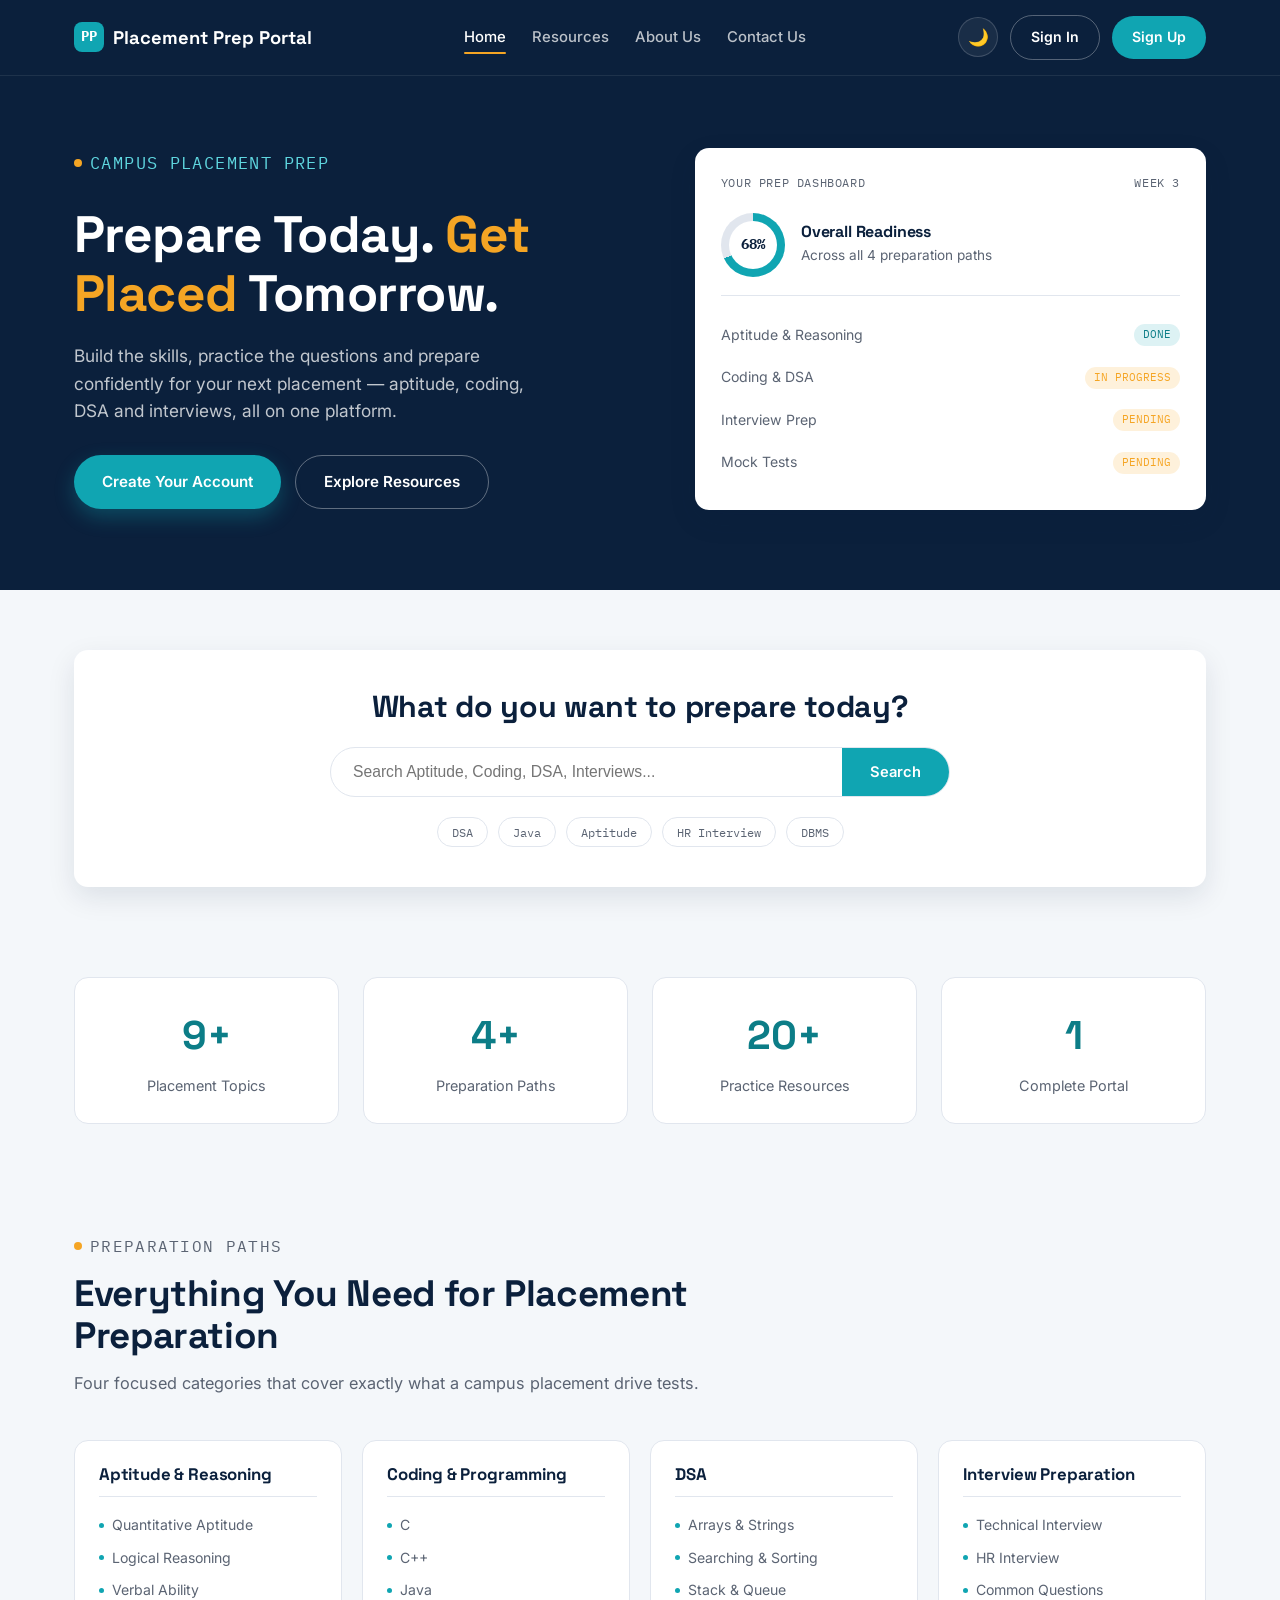
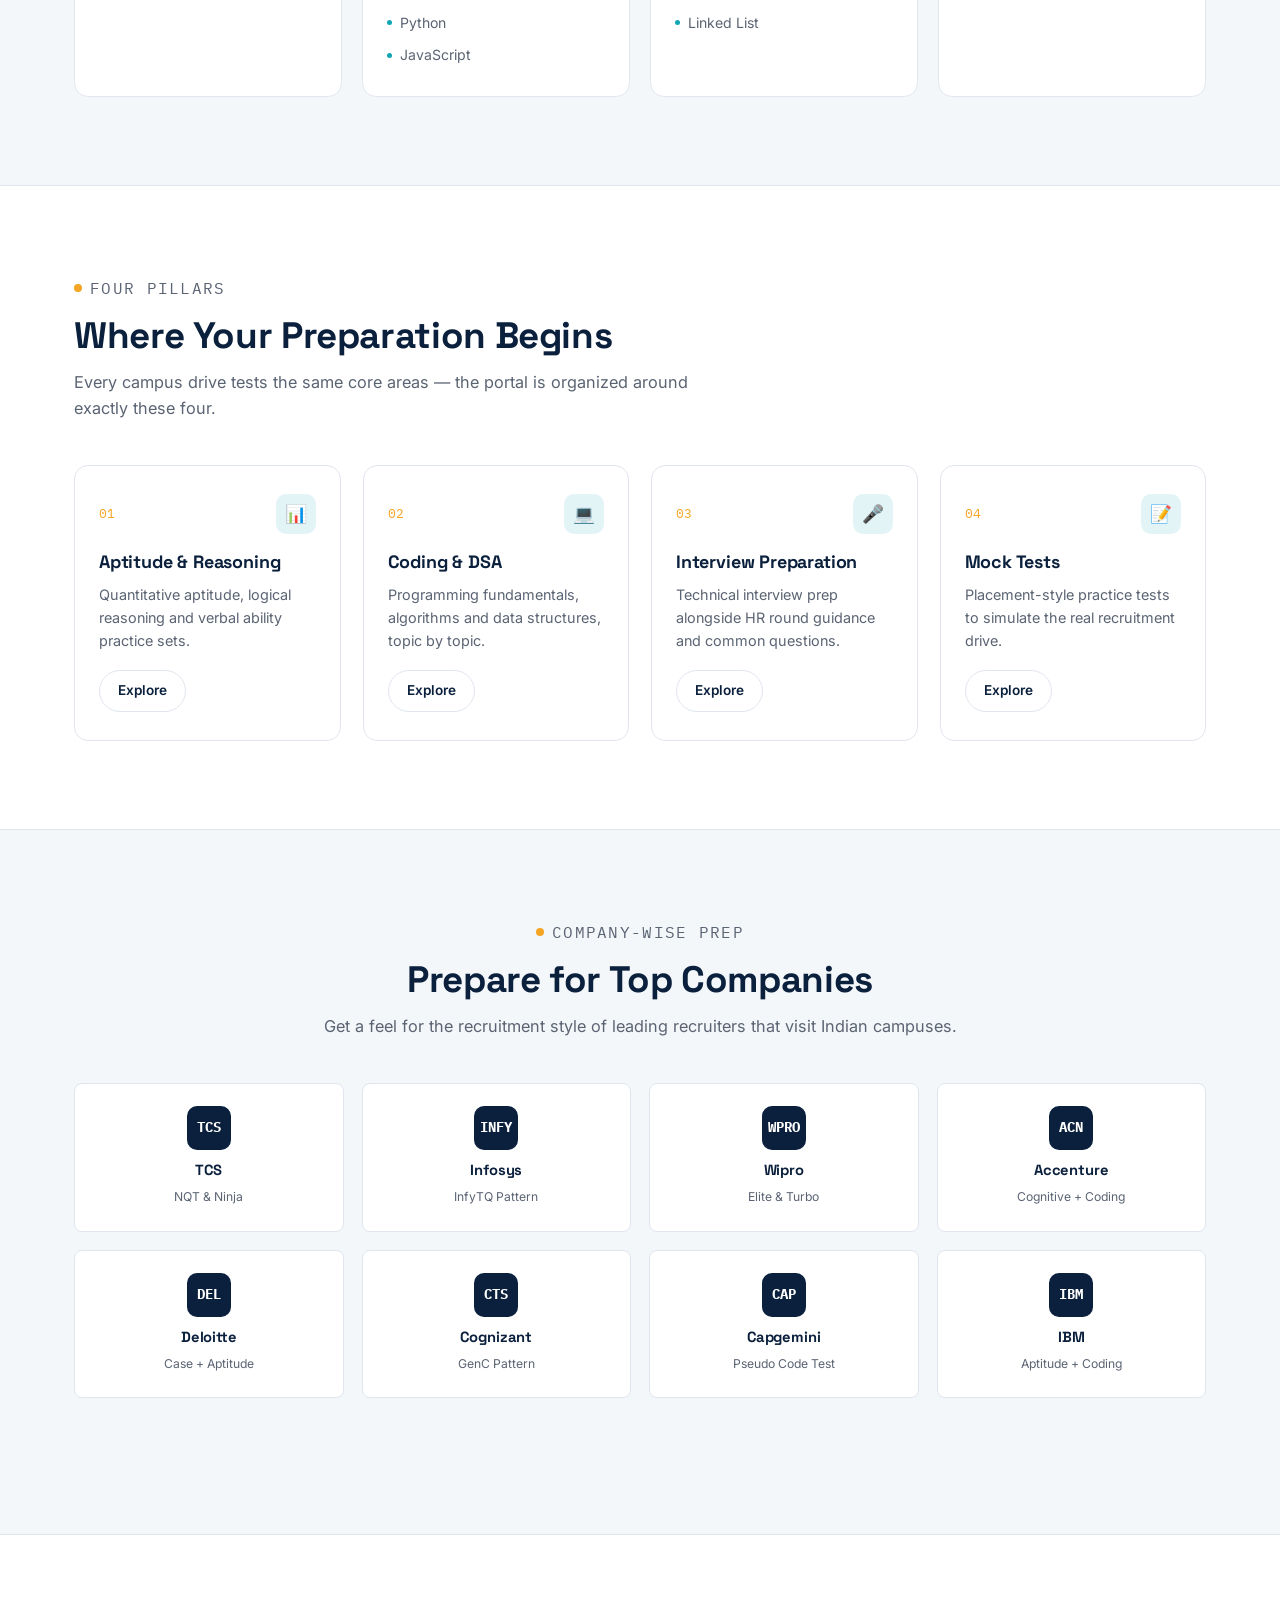
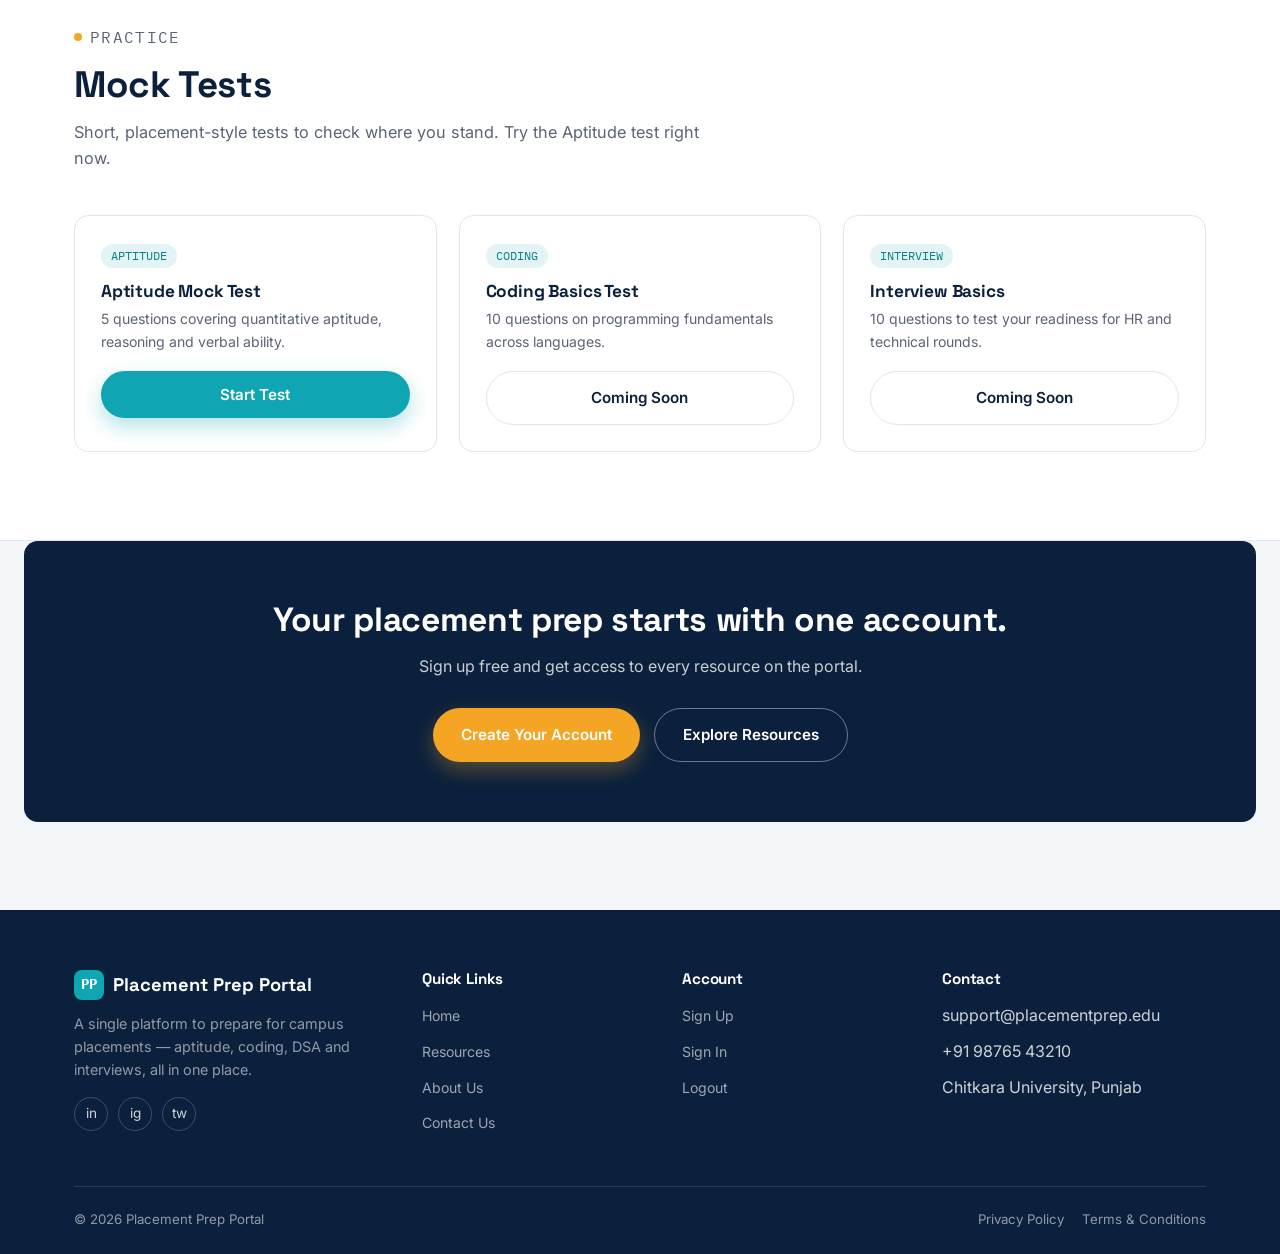
==== index.html @ 331553df "Initial commit" ====
<!DOCTYPE html>
<html lang="en">
<head>
  <meta charset="UTF-8" />
  <meta name="viewport" content="width=device-width, initial-scale=1.0" />
  <title>Placement Prep Portal | Prepare Today. Get Placed Tomorrow.</title>
  <meta name="description" content="A single platform for aptitude, coding, DSA and interview preparation for campus placements." />

  <link rel="preconnect" href="https://fonts.googleapis.com" />
  <link href="https://fonts.googleapis.com/css2?family=Space+Grotesk:wght@500;700&family=Inter:wght@400;500;600;700&family=IBM+Plex+Mono:wght@500;700&display=swap" rel="stylesheet" />

  <link rel="stylesheet" href="css/style.css" />
  <link rel="stylesheet" href="css/forms.css" />
  <link rel="stylesheet" href="css/responsive.css" />
</head>
<body data-page="home">

  <!-- ===== LOADING SCREEN ===== -->
  <div id="loading-screen">
    <div class="spinner"></div>
    <p>Loading Placement Prep Portal...</p>
  </div>

  <!-- ===== NAVIGATION ===== -->
  <header class="navbar">
    <div class="nav-inner">
      <a href="index.html" class="logo">
        <span class="logo-mark">PP</span>
        Placement Prep Portal
      </a>

      <nav>
        <ul class="nav-links" id="nav-links">
          <li><a href="index.html" data-page="home">Home</a></li>
          <li><a href="pages/resources.html" data-page="resources">Resources</a></li>
          <li><a href="pages/about.html" data-page="about">About Us</a></li>
          <li><a href="pages/contact.html" data-page="contact">Contact Us</a></li>
        </ul>
      </nav>

      <div class="nav-actions">
        <button class="theme-toggle" aria-label="Toggle dark mode">🌙</button>
        <a href="pages/login.html" class="nav-btn nav-btn-outline guest-only">Sign In</a>
        <a href="pages/signup.html" class="nav-btn nav-btn-solid guest-only">Sign Up</a>
        <a href="pages/dashboard.html" class="nav-btn nav-btn-outline member-only">Dashboard</a>
        <a href="#" class="nav-btn nav-btn-solid logout-btn member-only">Logout</a>
        <button class="hamburger" id="hamburger" aria-label="Open menu">
          <span></span><span></span><span></span>
        </button>
      </div>
    </div>
  </header>

  <main>
    <!-- ===== HERO ===== -->
    <section class="hero">
      <div class="container hero-inner">
        <div class="hero-text">
          <p class="eyebrow" style="color:#5fd6df;">Campus Placement Prep</p>
          <h1>Prepare Today. <span class="accent-word">Get Placed</span> Tomorrow.</h1>
          <p>Build the skills, practice the questions and prepare confidently for your next placement — aptitude, coding, DSA and interviews, all on one platform.</p>
          <div class="hero-actions">
            <a href="pages/signup.html" class="btn btn-primary guest-only">Create Your Account</a>
            <a href="pages/dashboard.html" class="btn btn-primary member-only">Go to Dashboard</a>
            <a href="pages/resources.html" class="btn btn-outline" style="border-color:rgba(255,255,255,0.35); color:#fff;">Explore Resources</a>
          </div>
        </div>

        <div class="hero-visual" aria-hidden="true">
          <div class="dash-head">
            <span>Your Prep Dashboard</span>
            <span>Week 3</span>
          </div>
          <div class="dash-ring">
            <div class="ring"><span>68%</span></div>
            <div>
              <h4>Overall Readiness</h4>
              <p>Across all 4 preparation paths</p>
            </div>
          </div>
          <div class="dash-row">
            <span>Aptitude & Reasoning</span>
            <span class="tag tag-done">DONE</span>
          </div>
          <div class="dash-row">
            <span>Coding & DSA</span>
            <span class="tag tag-pending">IN PROGRESS</span>
          </div>
          <div class="dash-row">
            <span>Interview Prep</span>
            <span class="tag tag-pending">PENDING</span>
          </div>
          <div class="dash-row">
            <span>Mock Tests</span>
            <span class="tag tag-pending">PENDING</span>
          </div>
        </div>
      </div>
    </section>

    <!-- ===== SEARCH SECTION ===== -->
    <section class="search-section">
      <div class="container">
        <div class="search-panel">
          <h2>What do you want to prepare today?</h2>
          <form id="hero-search-form">
            <div class="hero-search-bar">
              <label for="hero-search-input" class="visually-hidden">Search Aptitude, Coding, DSA, Interviews</label>
              <input type="text" id="hero-search-input" placeholder="Search Aptitude, Coding, DSA, Interviews..." />
              <button type="submit">Search</button>
            </div>
          </form>
          <div class="search-chips">
            <button type="button" class="chip" data-term="DSA">DSA</button>
            <button type="button" class="chip" data-term="Java">Java</button>
            <button type="button" class="chip" data-term="Aptitude">Aptitude</button>
            <button type="button" class="chip" data-term="HR">HR Interview</button>
            <button type="button" class="chip" data-term="DBMS">DBMS</button>
          </div>
        </div>
      </div>
    </section>

    <!-- ===== STATISTICS ===== -->
    <section class="container">
      <div class="stats-grid">
        <div class="stat-item">
          <div class="stat-number">9+</div>
          <div class="stat-label">Placement Topics</div>
        </div>
        <div class="stat-item">
          <div class="stat-number">4+</div>
          <div class="stat-label">Preparation Paths</div>
        </div>
        <div class="stat-item">
          <div class="stat-number">20+</div>
          <div class="stat-label">Practice Resources</div>
        </div>
        <div class="stat-item">
          <div class="stat-number">1</div>
          <div class="stat-label">Complete Portal</div>
        </div>
      </div>
    </section>

    <!-- ===== PREPARATION CATEGORIES ===== -->
    <section class="section">
      <div class="container">
        <div class="section-head">
          <p class="eyebrow">Preparation Paths</p>
          <h2>Everything You Need for Placement Preparation</h2>
          <p>Four focused categories that cover exactly what a campus placement drive tests.</p>
        </div>

        <div class="categories-grid">
          <article class="category-card">
            <h3>Aptitude &amp; Reasoning</h3>
            <ul>
              <li>Quantitative Aptitude</li>
              <li>Logical Reasoning</li>
              <li>Verbal Ability</li>
            </ul>
          </article>
          <article class="category-card">
            <h3>Coding &amp; Programming</h3>
            <ul>
              <li>C</li>
              <li>C++</li>
              <li>Java</li>
              <li>Python</li>
              <li>JavaScript</li>
            </ul>
          </article>
          <article class="category-card">
            <h3>DSA</h3>
            <ul>
              <li>Arrays &amp; Strings</li>
              <li>Searching &amp; Sorting</li>
              <li>Stack &amp; Queue</li>
              <li>Linked List</li>
            </ul>
          </article>
          <article class="category-card">
            <h3>Interview Preparation</h3>
            <ul>
              <li>Technical Interview</li>
              <li>HR Interview</li>
              <li>Common Questions</li>
            </ul>
          </article>
        </div>
      </div>
    </section>

    <!-- ===== MAIN FEATURE GRID (CSS Grid requirement) ===== -->
    <section class="section" style="background: var(--card); border-top: 1px solid var(--border); border-bottom: 1px solid var(--border);">
      <div class="container">
        <div class="section-head">
          <p class="eyebrow">Four Pillars</p>
          <h2>Where Your Preparation Begins</h2>
          <p>Every campus drive tests the same core areas — the portal is organized around exactly these four.</p>
        </div>

        <div class="features-grid">
          <article class="feature-card">
            <div class="feature-top">
              <span class="feature-num">01</span>
              <span class="feature-icon">📊</span>
            </div>
            <h3>Aptitude &amp; Reasoning</h3>
            <p>Quantitative aptitude, logical reasoning and verbal ability practice sets.</p>
            <a href="pages/resources.html" class="btn btn-outline btn-sm track-explore">Explore</a>
          </article>
          <article class="feature-card">
            <div class="feature-top">
              <span class="feature-num">02</span>
              <span class="feature-icon">💻</span>
            </div>
            <h3>Coding &amp; DSA</h3>
            <p>Programming fundamentals, algorithms and data structures, topic by topic.</p>
            <a href="pages/resources.html" class="btn btn-outline btn-sm track-explore">Explore</a>
          </article>
          <article class="feature-card">
            <div class="feature-top">
              <span class="feature-num">03</span>
              <span class="feature-icon">🎤</span>
            </div>
            <h3>Interview Preparation</h3>
            <p>Technical interview prep alongside HR round guidance and common questions.</p>
            <a href="pages/resources.html" class="btn btn-outline btn-sm track-explore">Explore</a>
          </article>
          <article class="feature-card">
            <div class="feature-top">
              <span class="feature-num">04</span>
              <span class="feature-icon">📝</span>
            </div>
            <h3>Mock Tests</h3>
            <p>Placement-style practice tests to simulate the real recruitment drive.</p>
            <a href="#mock-tests" class="btn btn-outline btn-sm track-explore">Explore</a>
          </article>
        </div>
      </div>
    </section>

    <!-- ===== COMPANY PREPARATION ===== -->
    <section class="section">
      <div class="container">
        <div class="section-head center">
          <p class="eyebrow">Company-Wise Prep</p>
          <h2>Prepare for Top Companies</h2>
          <p>Get a feel for the recruitment style of leading recruiters that visit Indian campuses.</p>
        </div>

        <div class="company-grid">
          <article class="company-card" data-company="TCS" tabindex="0">
            <div class="company-mark">TCS</div>
            <h4>TCS</h4>
            <span>NQT &amp; Ninja</span>
          </article>
          <article class="company-card" data-company="Infosys" tabindex="0">
            <div class="company-mark">INFY</div>
            <h4>Infosys</h4>
            <span>InfyTQ Pattern</span>
          </article>
          <article class="company-card" data-company="Wipro" tabindex="0">
            <div class="company-mark">WPRO</div>
            <h4>Wipro</h4>
            <span>Elite &amp; Turbo</span>
          </article>
          <article class="company-card" data-company="Accenture" tabindex="0">
            <div class="company-mark">ACN</div>
            <h4>Accenture</h4>
            <span>Cognitive + Coding</span>
          </article>
          <article class="company-card" data-company="Deloitte" tabindex="0">
            <div class="company-mark">DEL</div>
            <h4>Deloitte</h4>
            <span>Case + Aptitude</span>
          </article>
          <article class="company-card" data-company="Cognizant" tabindex="0">
            <div class="company-mark">CTS</div>
            <h4>Cognizant</h4>
            <span>GenC Pattern</span>
          </article>
          <article class="company-card" data-company="Capgemini" tabindex="0">
            <div class="company-mark">CAP</div>
            <h4>Capgemini</h4>
            <span>Pseudo Code Test</span>
          </article>
          <article class="company-card" data-company="IBM" tabindex="0">
            <div class="company-mark">IBM</div>
            <h4>IBM</h4>
            <span>Aptitude + Coding</span>
          </article>
        </div>

        <p class="company-note" id="company-note"></p>
      </div>
    </section>

    <!-- ===== MOCK TESTS ===== -->
    <section class="section" id="mock-tests" style="background: var(--card); border-top: 1px solid var(--border); border-bottom: 1px solid var(--border);">
      <div class="container">
        <div class="section-head">
          <p class="eyebrow">Practice</p>
          <h2>Mock Tests</h2>
          <p>Short, placement-style tests to check where you stand. Try the Aptitude test right now.</p>
        </div>

        <div class="mocktest-grid">
          <article class="mocktest-card">
            <span class="tag">Aptitude</span>
            <h3>Aptitude Mock Test</h3>
            <p>5 questions covering quantitative aptitude, reasoning and verbal ability.</p>
            <button class="btn btn-primary btn-block" id="start-aptitude-test">Start Test</button>
          </article>
          <article class="mocktest-card">
            <span class="tag">Coding</span>
            <h3>Coding Basics Test</h3>
            <p>10 questions on programming fundamentals across languages.</p>
            <a href="pages/resources.html" class="btn btn-outline btn-block">Coming Soon</a>
          </article>
          <article class="mocktest-card">
            <span class="tag">Interview</span>
            <h3>Interview Basics</h3>
            <p>10 questions to test your readiness for HR and technical rounds.</p>
            <a href="pages/resources.html" class="btn btn-outline btn-block">Coming Soon</a>
          </article>
        </div>

        <div class="quiz-box" id="quiz-box"></div>
      </div>
    </section>

    <!-- ===== CTA ===== -->
    <section class="cta">
      <div class="cta-inner">
        <h2 class="guest-only">Your placement prep starts with one account.</h2>
        <p class="guest-only">Sign up free and get access to every resource on the portal.</p>
        <h2 class="member-only">Keep the momentum going.</h2>
        <p class="member-only">Jump back into your dashboard or pick up where you left off in Resources.</p>
        <div class="hero-actions" style="justify-content:center;">
          <a href="pages/signup.html" class="btn btn-accent guest-only">Create Your Account</a>
          <a href="pages/dashboard.html" class="btn btn-accent member-only">Go to Dashboard</a>
          <a href="pages/resources.html" class="btn btn-outline">Explore Resources</a>
        </div>
      </div>
    </section>
  </main>

  <!-- ===== FOOTER ===== -->
  <footer class="site-footer">
    <div class="container">
      <div class="footer-grid">
        <div class="footer-brand">
          <a href="index.html" class="logo">
            <span class="logo-mark">PP</span>
            Placement Prep Portal
          </a>
          <p>A single platform to prepare for campus placements — aptitude, coding, DSA and interviews, all in one place.</p>
          <div class="social-row">
            <a href="#" aria-label="LinkedIn">in</a>
            <a href="#" aria-label="Instagram">ig</a>
            <a href="#" aria-label="Twitter">tw</a>
          </div>
        </div>

        <div class="footer-col">
          <h4>Quick Links</h4>
          <ul>
            <li><a href="index.html">Home</a></li>
            <li><a href="pages/resources.html">Resources</a></li>
            <li><a href="pages/about.html">About Us</a></li>
            <li><a href="pages/contact.html">Contact Us</a></li>
          </ul>
        </div>

        <div class="footer-col">
          <h4>Account</h4>
          <ul>
            <li><a href="pages/signup.html">Sign Up</a></li>
            <li><a href="pages/login.html">Sign In</a></li>
            <li><a href="#" class="logout-btn">Logout</a></li>
          </ul>
        </div>

        <div class="footer-col">
          <h4>Contact</h4>
          <ul>
            <li>support@placementprep.edu</li>
            <li>+91 98765 43210</li>
            <li>Chitkara University, Punjab</li>
          </ul>
        </div>
      </div>

      <div class="footer-bottom">
        <p>© 2026 Placement Prep Portal</p>
        <div class="legal-links">
          <a href="#">Privacy Policy</a>
          <a href="#">Terms &amp; Conditions</a>
        </div>
      </div>
    </div>
  </footer>

  <script src="js/theme.js"></script>
  <script src="js/main.js"></script>
</body>
</html>
---- css/style.css ----
/* =====================================================
   PLACEMENT PREP PORTAL — MAIN STYLESHEET
   Palette: Navy (#0B203C) · Teal (#10A5B2) · Orange (#F5A524)
   Sections: Variables, Reset, Nav, Hero, Search, Stats,
   Categories, Feature Grid, Companies, Mock Tests, Footer
   ===================================================== */

/* ---------- 1. CSS VARIABLES ---------- */
:root {
  --navy: #0b203c;
  --navy-light: #163257;
  --teal: #10a5b2;
  --teal-dark: #0c7d87;
  --orange: #f5a524;
  --bg: #f4f7fa;
  --card: #ffffff;
  --text: #1f2937;
  --text-muted: #5b6473;
  --border: #e1e6ee;
  --danger: #d64550;
  --shadow: 0 10px 28px rgba(11, 32, 60, 0.1);
  --shadow-sm: 0 2px 10px rgba(11, 32, 60, 0.06);
  --radius: 14px;
  --radius-sm: 8px;
  --font-display: "Space Grotesk", "Segoe UI", sans-serif;
  --font-body: "Inter", "Segoe UI", sans-serif;
  --font-mono: "IBM Plex Mono", "Courier New", monospace;
}

body.dark-mode {
  --bg: #0a1424;
  --card: #101d34;
  --navy-light: #1c3255;
  --text: #e7ebf3;
  --text-muted: #9aa4b8;
  --border: #223353;
  --shadow: 0 10px 28px rgba(0, 0, 0, 0.45);
  --shadow-sm: 0 2px 10px rgba(0, 0, 0, 0.35);
}

/* ---------- 2. RESET & BASE ---------- */
* { margin: 0; padding: 0; box-sizing: border-box; }
html { scroll-behavior: smooth; }

body {
  font-family: var(--font-body);
  background: var(--bg);
  color: var(--text);
  line-height: 1.6;
  transition: background 0.3s ease, color 0.3s ease;
  overflow-x: hidden;
}

img { max-width: 100%; display: block; }
a { text-decoration: none; color: inherit; }
ul { list-style: none; }
button { font-family: inherit; cursor: pointer; border: none; background: none; }

a:focus-visible, button:focus-visible, input:focus-visible,
textarea:focus-visible, select:focus-visible {
  outline: 3px solid var(--orange);
  outline-offset: 2px;
}

h1, h2, h3, h4 {
  font-family: var(--font-display);
  color: var(--navy);
  line-height: 1.15;
  letter-spacing: -0.01em;
}

body.dark-mode h1, body.dark-mode h2, body.dark-mode h3, body.dark-mode h4 {
  color: var(--text);
}

.container {
  width: 100%;
  max-width: 1180px;
  margin: 0 auto;
  padding: 0 24px;
}

.eyebrow {
  font-family: var(--font-mono);
  font-size: 0.78rem;
  letter-spacing: 0.08em;
  text-transform: uppercase;
  color: var(--teal-dark);
  display: inline-flex;
  align-items: center;
  gap: 8px;
  margin-bottom: 14px;
}
body.dark-mode .eyebrow { color: var(--teal); }

.eyebrow::before {
  content: "";
  width: 8px;
  height: 8px;
  border-radius: 50%;
  background: var(--orange);
}

.section { padding: 88px 0; }

.section-head { max-width: 640px; margin-bottom: 44px; }
.section-head h2 { font-size: clamp(1.7rem, 3vw, 2.3rem); margin-bottom: 12px; }
.section-head p { color: var(--text-muted); font-size: 1.02rem; }
.section-head.center { margin-left: auto; margin-right: auto; text-align: center; }

/* ---------- 3. BUTTONS ---------- */
.btn {
  display: inline-flex;
  align-items: center;
  justify-content: center;
  gap: 8px;
  padding: 14px 28px;
  border-radius: 999px;
  font-weight: 600;
  font-size: 0.95rem;
  transition: transform 0.2s ease, box-shadow 0.2s ease, background 0.2s ease, color 0.2s ease;
}

.btn-primary {
  background: var(--teal);
  color: #ffffff;
  box-shadow: 0 8px 20px rgba(16, 165, 178, 0.32);
}
.btn-primary:hover { transform: translateY(-2px); box-shadow: 0 12px 26px rgba(16, 165, 178, 0.4); }

.btn-accent {
  background: var(--orange);
  color: #ffffff;
  box-shadow: 0 8px 20px rgba(245, 165, 36, 0.32);
}
.btn-accent:hover { transform: translateY(-2px); box-shadow: 0 12px 26px rgba(245, 165, 36, 0.4); }

.btn-outline {
  background: transparent;
  color: var(--navy);
  border: 1.5px solid var(--border);
}
body.dark-mode .btn-outline { color: var(--text); }
.btn-outline:hover { border-color: var(--teal); color: var(--teal); }

.btn-sm { padding: 9px 18px; font-size: 0.85rem; }
.btn-block { width: 100%; }

/* ---------- 4. LOADING SCREEN ---------- */
#loading-screen {
  position: fixed;
  inset: 0;
  z-index: 9999;
  background: var(--navy);
  display: flex;
  flex-direction: column;
  align-items: center;
  justify-content: center;
  gap: 18px;
  transition: opacity 0.4s ease, visibility 0.4s ease;
}
#loading-screen.hidden { opacity: 0; visibility: hidden; pointer-events: none; }

.spinner {
  width: 46px;
  height: 46px;
  border-radius: 50%;
  border: 4px solid rgba(255, 255, 255, 0.18);
  border-top-color: var(--teal);
  animation: spin 0.8s linear infinite;
}
@keyframes spin { to { transform: rotate(360deg); } }

#loading-screen p {
  font-family: var(--font-mono);
  font-size: 0.85rem;
  color: rgba(255, 255, 255, 0.75);
  letter-spacing: 0.02em;
}

/* ---------- 5. NAVIGATION ---------- */
.navbar {
  position: fixed;
  top: 0;
  left: 0;
  width: 100%;
  z-index: 999;
  background: var(--navy);
  border-bottom: 1px solid rgba(255, 255, 255, 0.08);
}

.nav-inner {
  display: flex;
  align-items: center;
  justify-content: space-between;
  padding: 15px 24px;
  max-width: 1180px;
  margin: 0 auto;
}

.logo {
  font-family: var(--font-display);
  font-weight: 700;
  font-size: 1.15rem;
  display: flex;
  align-items: center;
  gap: 9px;
  color: #ffffff;
}

.logo .logo-mark {
  width: 30px;
  height: 30px;
  border-radius: 8px;
  background: var(--teal);
  color: #fff;
  display: flex;
  align-items: center;
  justify-content: center;
  font-family: var(--font-mono);
  font-size: 0.85rem;
}

.nav-links { display: flex; align-items: center; gap: 26px; }

.nav-links a {
  font-size: 0.93rem;
  font-weight: 500;
  color: rgba(255, 255, 255, 0.72);
  position: relative;
  padding: 4px 0;
}
.nav-links a:hover, .nav-links a.active { color: #ffffff; }
.nav-links a.active::after {
  content: "";
  position: absolute;
  bottom: -4px;
  left: 0;
  width: 100%;
  height: 2px;
  background: var(--orange);
  border-radius: 2px;
}

.nav-actions { display: flex; align-items: center; gap: 12px; }

.theme-toggle {
  width: 40px;
  height: 40px;
  border-radius: 50%;
  border: 1px solid rgba(255, 255, 255, 0.16);
  background: rgba(255, 255, 255, 0.06);
  color: #fff;
  display: flex;
  align-items: center;
  justify-content: center;
  font-size: 1.05rem;
}

.nav-btn { padding: 10px 20px; border-radius: 999px; font-weight: 600; font-size: 0.88rem; }
.nav-btn-outline { border: 1.5px solid rgba(255, 255, 255, 0.3); color: #fff; }
.nav-btn-outline:hover { border-color: var(--teal); color: var(--teal); }
.nav-btn-solid { background: var(--teal); color: #fff; }
.nav-btn-solid:hover { background: var(--teal-dark); }

.hamburger {
  display: none;
  flex-direction: column;
  gap: 5px;
  width: 40px;
  height: 40px;
  align-items: center;
  justify-content: center;
  border-radius: 8px;
}
.hamburger span { width: 22px; height: 2px; background: #fff; transition: transform 0.25s ease, opacity 0.25s ease; }
.hamburger.open span:nth-child(1) { transform: translateY(7px) rotate(45deg); }
.hamburger.open span:nth-child(2) { opacity: 0; }
.hamburger.open span:nth-child(3) { transform: translateY(-7px) rotate(-45deg); }

.page-offset { padding-top: 84px; }

/* ---------- 6. HERO ---------- */
/* Solid navy block sized to its own content — a percentage-based
   gradient split was used before, but it broke whenever the hero
   text wrapped to an extra line and pushed content past the fixed
   split point, leaving light-colored text sitting on a light
   background (invisible). A solid background sidesteps that. */
.hero {
  padding: 148px 0 80px;
  background: var(--navy);
}

.hero-inner {
  display: grid;
  grid-template-columns: 1.05fr 0.95fr;
  gap: 56px;
  align-items: center;
}

.hero-text h1 {
  font-size: clamp(2.1rem, 4.6vw, 3.2rem);
  margin-bottom: 18px;
  color: #ffffff;
}
.hero-text h1 .accent-word { color: var(--orange); }

.hero-text p {
  color: rgba(255, 255, 255, 0.75);
  font-size: 1.08rem;
  max-width: 480px;
  margin-bottom: 30px;
}

.hero-actions { display: flex; gap: 14px; flex-wrap: wrap; }

/* Signature visual: a preparation "dashboard" card, since the
   product's real job is tracking a student's prep progress. */
.hero-visual {
  background: var(--card);
  border-radius: var(--radius);
  box-shadow: var(--shadow);
  padding: 26px;
}

.dash-head {
  display: flex;
  justify-content: space-between;
  align-items: center;
  margin-bottom: 20px;
  font-family: var(--font-mono);
  font-size: 0.74rem;
  color: var(--text-muted);
  text-transform: uppercase;
  letter-spacing: 0.05em;
}

.dash-ring {
  display: flex;
  align-items: center;
  gap: 16px;
  padding-bottom: 18px;
  border-bottom: 1px solid var(--border);
  margin-bottom: 18px;
}

.ring {
  width: 64px;
  height: 64px;
  border-radius: 50%;
  background: conic-gradient(var(--teal) 0% 68%, var(--border) 68% 100%);
  display: flex;
  align-items: center;
  justify-content: center;
  flex-shrink: 0;
}
.ring span {
  width: 48px;
  height: 48px;
  border-radius: 50%;
  background: var(--card);
  display: flex;
  align-items: center;
  justify-content: center;
  font-family: var(--font-mono);
  font-weight: 700;
  font-size: 0.85rem;
  color: var(--navy);
}
body.dark-mode .ring span { color: var(--text); }

.dash-ring h4 { font-size: 1rem; margin-bottom: 4px; }
.dash-ring p { font-size: 0.85rem; color: var(--text-muted); }

.dash-row {
  display: flex;
  justify-content: space-between;
  align-items: center;
  padding: 10px 0;
  font-size: 0.88rem;
}
.dash-row span:first-child { color: var(--text-muted); }
.dash-row .tag {
  font-family: var(--font-mono);
  font-size: 0.7rem;
  padding: 2px 9px;
  border-radius: 999px;
}
.tag-done { background: rgba(16, 165, 178, 0.14); color: var(--teal-dark); }
.tag-pending { background: rgba(245, 165, 36, 0.16); color: var(--orange); }
body.dark-mode .tag-done { color: var(--teal); }

/* ---------- 7. SEARCH SECTION ---------- */
.search-section { padding: 60px 0 20px; }

.search-panel {
  background: var(--card);
  border-radius: var(--radius);
  box-shadow: var(--shadow);
  padding: 40px;
  text-align: center;
}

.search-panel h2 { font-size: clamp(1.4rem, 2.6vw, 1.9rem); margin-bottom: 22px; }

.hero-search-bar {
  display: flex;
  max-width: 620px;
  margin: 0 auto 20px;
  border: 1.5px solid var(--border);
  border-radius: 999px;
  overflow: hidden;
}

.hero-search-bar input {
  flex: 1;
  border: none;
  padding: 15px 22px;
  font-size: 0.98rem;
  background: transparent;
  color: var(--text);
}
.hero-search-bar input:focus { outline: none; }

.hero-search-bar button {
  background: var(--teal);
  color: #fff;
  padding: 0 28px;
  font-weight: 600;
  font-size: 0.92rem;
}
.hero-search-bar button:hover { background: var(--teal-dark); }

.search-chips { display: flex; gap: 10px; justify-content: center; flex-wrap: wrap; }

.chip {
  font-family: var(--font-mono);
  font-size: 0.78rem;
  padding: 6px 14px;
  border-radius: 999px;
  border: 1px solid var(--border);
  color: var(--text-muted);
}
.chip:hover { border-color: var(--teal); color: var(--teal-dark); }
body.dark-mode .chip:hover { color: var(--teal); }

/* ---------- 8. STATISTICS ---------- */
.stats-grid {
  display: grid;
  grid-template-columns: repeat(4, 1fr);
  gap: 24px;
  padding: 70px 0 20px;
}

.stat-item {
  text-align: center;
  background: var(--card);
  border: 1px solid var(--border);
  border-radius: var(--radius);
  padding: 26px 16px;
}

.stat-item .stat-number {
  font-family: var(--font-display);
  font-size: clamp(1.9rem, 3.4vw, 2.5rem);
  color: var(--teal-dark);
  font-weight: 700;
}
body.dark-mode .stat-item .stat-number { color: var(--teal); }

.stat-item .stat-label { color: var(--text-muted); font-size: 0.9rem; margin-top: 6px; }

/* ---------- 9. CATEGORIES ---------- */
.categories-grid {
  display: grid;
  grid-template-columns: repeat(4, 1fr);
  gap: 20px;
}

.category-card {
  background: var(--card);
  border: 1px solid var(--border);
  border-radius: var(--radius);
  padding: 24px;
  transition: transform 0.2s ease, box-shadow 0.2s ease;
}
.category-card:hover { transform: translateY(-4px); box-shadow: var(--shadow-sm); }

.category-card h3 {
  font-size: 1.05rem;
  margin-bottom: 12px;
  padding-bottom: 12px;
  border-bottom: 1px solid var(--border);
}

.category-card ul li {
  font-size: 0.88rem;
  color: var(--text-muted);
  padding: 5px 0;
  display: flex;
  align-items: center;
  gap: 8px;
}
.category-card ul li::before {
  content: "";
  width: 5px;
  height: 5px;
  border-radius: 50%;
  background: var(--teal);
  flex-shrink: 0;
}

/* ---------- 10. FEATURE GRID (main CSS Grid requirement) ---------- */
.features-grid {
  display: grid;
  grid-template-columns: repeat(4, 1fr);
  gap: 22px;
}

.feature-card {
  background: var(--card);
  border: 1px solid var(--border);
  border-radius: var(--radius);
  padding: 28px 24px;
  transition: transform 0.25s ease, box-shadow 0.25s ease, border-color 0.25s ease;
}
.feature-card:hover { transform: translateY(-6px); box-shadow: var(--shadow); border-color: var(--teal); }

.feature-top {
  display: flex;
  justify-content: space-between;
  align-items: center;
  margin-bottom: 18px;
}

.feature-num {
  font-family: var(--font-mono);
  font-size: 0.8rem;
  color: var(--orange);
}

.feature-icon {
  width: 40px;
  height: 40px;
  border-radius: 10px;
  background: rgba(16, 165, 178, 0.12);
  color: var(--teal-dark);
  display: flex;
  align-items: center;
  justify-content: center;
  font-size: 1.1rem;
}
body.dark-mode .feature-icon { color: var(--teal); }

.feature-card h3 { font-size: 1.12rem; margin-bottom: 10px; }
.feature-card p { color: var(--text-muted); font-size: 0.9rem; margin-bottom: 18px; }

/* ---------- 11. COMPANY PREP SECTION ---------- */
.company-grid {
  display: grid;
  grid-template-columns: repeat(4, 1fr);
  gap: 18px;
}

.company-card {
  background: var(--card);
  border: 1px solid var(--border);
  border-radius: var(--radius-sm);
  padding: 22px 16px;
  text-align: center;
  transition: transform 0.2s ease, border-color 0.2s ease;
}
.company-card:hover { transform: translateY(-4px); border-color: var(--orange); }

.company-card .company-mark {
  width: 44px;
  height: 44px;
  margin: 0 auto 12px;
  border-radius: 10px;
  background: var(--navy);
  color: #fff;
  display: flex;
  align-items: center;
  justify-content: center;
  font-family: var(--font-mono);
  font-weight: 700;
  font-size: 0.85rem;
}

.company-card h4 { font-size: 0.92rem; margin-bottom: 4px; }
.company-card span { font-size: 0.76rem; color: var(--text-muted); }

.company-note {
  text-align: center;
  color: var(--text-muted);
  font-size: 0.88rem;
  margin-top: 26px;
  min-height: 22px;
}
.company-note.show { color: var(--teal-dark); font-weight: 600; }
body.dark-mode .company-note.show { color: var(--teal); }

/* ---------- 12. MOCK TESTS ---------- */
.mocktest-grid {
  display: grid;
  grid-template-columns: repeat(3, 1fr);
  gap: 22px;
}

.mocktest-card {
  background: var(--card);
  border: 1px solid var(--border);
  border-radius: var(--radius);
  padding: 26px;
}

.mocktest-card .tag {
  font-family: var(--font-mono);
  font-size: 0.72rem;
  text-transform: uppercase;
  color: var(--teal-dark);
  background: rgba(16, 165, 178, 0.12);
  padding: 3px 10px;
  border-radius: 999px;
  display: inline-block;
  margin-bottom: 14px;
}
body.dark-mode .mocktest-card .tag { color: var(--teal); }

.mocktest-card h3 { font-size: 1.08rem; margin-bottom: 6px; }
.mocktest-card p { color: var(--text-muted); font-size: 0.88rem; margin-bottom: 18px; }

/* Quiz widget (used by the Aptitude Mock Test) */
.quiz-box {
  background: var(--card);
  border: 1px solid var(--border);
  border-radius: var(--radius);
  padding: 30px;
  max-width: 560px;
  margin: 30px auto 0;
  display: none;
}
.quiz-box.show { display: block; }

.quiz-progress {
  font-family: var(--font-mono);
  font-size: 0.78rem;
  color: var(--text-muted);
  margin-bottom: 14px;
}

.quiz-question { font-size: 1.08rem; margin-bottom: 20px; }

.quiz-options { display: flex; flex-direction: column; gap: 10px; margin-bottom: 24px; }

.quiz-option {
  display: flex;
  align-items: center;
  gap: 10px;
  padding: 12px 16px;
  border: 1.5px solid var(--border);
  border-radius: var(--radius-sm);
  cursor: pointer;
  font-size: 0.94rem;
}
.quiz-option:hover { border-color: var(--teal); }
.quiz-option input { width: auto; }

.quiz-result { text-align: center; }
.quiz-result .score-num {
  font-family: var(--font-display);
  font-size: 2.6rem;
  color: var(--teal-dark);
  font-weight: 700;
}
body.dark-mode .quiz-result .score-num { color: var(--teal); }

/* ---------- 13. CTA ---------- */
.cta {
  background: var(--navy);
  border-radius: var(--radius);
  margin: 0 24px;
  padding: 60px 40px;
  text-align: center;
  color: #ffffff;
}
.cta-inner { max-width: 1132px; margin: 0 auto; padding: 0 24px; }
.cta h2 { font-size: clamp(1.5rem, 3vw, 2.1rem); margin-bottom: 14px; color: #fff; }
.cta p { opacity: 0.78; margin-bottom: 28px; }
.cta .btn-outline { border-color: rgba(255, 255, 255, 0.4); color: #fff; }

/* ---------- 14. FOOTER ---------- */
.site-footer {
  background: var(--navy);
  margin-top: 88px;
  padding: 60px 0 24px;
  color: rgba(255, 255, 255, 0.8);
}

.footer-grid {
  display: grid;
  grid-template-columns: 1.4fr 1fr 1fr 1.2fr;
  gap: 40px;
  margin-bottom: 40px;
}

.site-footer .logo { color: #fff; }
.footer-brand p { color: rgba(255, 255, 255, 0.55); font-size: 0.9rem; margin-top: 12px; max-width: 280px; }

.footer-col h4 { color: #fff; font-size: 0.95rem; margin-bottom: 16px; }
.footer-col ul li { margin-bottom: 10px; }
.footer-col a { color: rgba(255, 255, 255, 0.6); font-size: 0.88rem; }
.footer-col a:hover { color: var(--teal); }

.social-row { display: flex; gap: 10px; margin-top: 16px; }
.social-row a {
  width: 34px; height: 34px; border-radius: 50%;
  border: 1px solid rgba(255, 255, 255, 0.2);
  display: flex; align-items: center; justify-content: center; font-size: 0.85rem;
}
.social-row a:hover { border-color: var(--orange); color: var(--orange); }

.footer-bottom {
  border-top: 1px solid rgba(255, 255, 255, 0.12);
  padding-top: 22px;
  display: flex;
  justify-content: space-between;
  flex-wrap: wrap;
  gap: 12px;
  font-size: 0.83rem;
  color: rgba(255, 255, 255, 0.55);
}
.footer-bottom .legal-links { display: flex; gap: 18px; }
.footer-bottom .legal-links a:hover { color: var(--orange); }

/* ---------- 15. RESOURCES PAGE ---------- */
.resources-grid { display: grid; grid-template-columns: repeat(3, 1fr); gap: 22px; }

.resource-card {
  background: var(--card);
  border: 1px solid var(--border);
  border-radius: var(--radius);
  padding: 26px;
}
.resource-card .icon {
  width: 42px; height: 42px; border-radius: 10px;
  background: rgba(16, 165, 178, 0.12);
  color: var(--teal-dark);
  display: flex; align-items: center; justify-content: center;
  font-size: 1.05rem; margin-bottom: 16px;
}
body.dark-mode .resource-card .icon { color: var(--teal); }

.resource-card h3 { font-size: 1.05rem; margin-bottom: 8px; }
.resource-card p { color: var(--text-muted); font-size: 0.87rem; margin-bottom: 16px; }

.no-results { text-align: center; color: var(--text-muted); padding: 40px 0; display: none; }
.no-results.show { display: block; }

/* ---------- 16. ABOUT PAGE ---------- */
.about-block { display: grid; grid-template-columns: repeat(2, 1fr); gap: 24px; margin-bottom: 24px; }
.about-card { background: var(--card); border: 1px solid var(--border); border-radius: var(--radius); padding: 30px; }
.about-card h3 { margin-bottom: 12px; font-size: 1.15rem; }
.about-card p { color: var(--text-muted); font-size: 0.94rem; }

.benefit-list { display: grid; grid-template-columns: repeat(2, 1fr); gap: 16px; margin-top: 20px; }
.benefit-list li { display: flex; gap: 10px; align-items: flex-start; font-size: 0.94rem; color: var(--text-muted); }
.benefit-list li::before { content: "✓"; color: var(--teal-dark); font-weight: 700; }
body.dark-mode .benefit-list li::before { color: var(--teal); }

.team-grid { display: grid; grid-template-columns: repeat(3, 1fr); gap: 18px; margin-top: 16px; }
.team-card { background: var(--card); border: 1px solid var(--border); border-radius: var(--radius); padding: 22px; text-align: center; }
.team-avatar {
  width: 54px; height: 54px; border-radius: 50%; margin: 0 auto 12px;
  background: var(--navy); color: #fff; display: flex; align-items: center; justify-content: center;
  font-family: var(--font-mono); font-weight: 700;
}
.team-card h4 { font-size: 0.95rem; margin-bottom: 3px; }
.team-card span { font-size: 0.8rem; color: var(--text-muted); }

/* ---------- 17. CONTACT PAGE ---------- */
.contact-grid { display: grid; grid-template-columns: 1fr 1.3fr; gap: 40px; }
.contact-info-card { background: var(--card); border: 1px solid var(--border); border-radius: var(--radius); padding: 30px; height: fit-content; }
.contact-info-card h3 { margin-bottom: 18px; }
.contact-info-item { margin-bottom: 16px; }
.contact-info-item span {
  display: block; font-size: 0.76rem; color: var(--text-muted);
  text-transform: uppercase; font-family: var(--font-mono); margin-bottom: 3px;
}

.form-row { display: grid; grid-template-columns: 1fr 1fr; gap: 20px; }
.form-actions { display: flex; gap: 12px; }

/* ---------- 27. DASHBOARD ---------- */
.dashboard-header {
  display: flex;
  justify-content: space-between;
  align-items: flex-end;
  flex-wrap: wrap;
  gap: 16px;
  margin-bottom: 36px;
}

.dashboard-header h2 { font-size: clamp(1.5rem, 2.6vw, 2rem); margin-bottom: 6px; }
.dashboard-header p { color: var(--text-muted); font-size: 0.94rem; }

.dashboard-stats {
  display: grid;
  grid-template-columns: 1.2fr repeat(3, 1fr);
  gap: 20px;
  margin-bottom: 44px;
}

.dash-stat-card {
  background: var(--card);
  border: 1px solid var(--border);
  border-radius: var(--radius);
  padding: 24px;
}

.dash-stat-card.ring-card {
  display: flex;
  align-items: center;
  gap: 18px;
}

.dash-ring-lg {
  width: 84px;
  height: 84px;
  border-radius: 50%;
  flex-shrink: 0;
  display: flex;
  align-items: center;
  justify-content: center;
  /* background is set inline by JS as a conic-gradient based on
     the computed readiness percentage */
}
.dash-ring-lg span {
  width: 64px;
  height: 64px;
  border-radius: 50%;
  background: var(--card);
  display: flex;
  align-items: center;
  justify-content: center;
  font-family: var(--font-mono);
  font-weight: 700;
  font-size: 1.05rem;
  color: var(--navy);
}
body.dark-mode .dash-ring-lg span { color: var(--text); }

.dash-stat-card h4 { font-size: 0.9rem; margin-bottom: 3px; }
.dash-stat-card p { font-size: 0.82rem; color: var(--text-muted); }

.dash-stat-card .stat-number {
  font-family: var(--font-display);
  font-size: 1.9rem;
  color: var(--teal-dark);
  font-weight: 700;
  display: block;
  margin-bottom: 4px;
}
body.dark-mode .dash-stat-card .stat-number { color: var(--teal); }

.dashboard-grid {
  display: grid;
  grid-template-columns: 1.4fr 1fr;
  gap: 24px;
  align-items: start;
}

.dash-panel {
  background: var(--card);
  border: 1px solid var(--border);
  border-radius: var(--radius);
  padding: 28px;
  margin-bottom: 24px;
}
.dash-panel h3 { font-size: 1.08rem; margin-bottom: 20px; }

/* Category progress bars */
.progress-row { margin-bottom: 18px; }
.progress-row:last-child { margin-bottom: 0; }

.progress-row-head {
  display: flex;
  justify-content: space-between;
  font-size: 0.88rem;
  margin-bottom: 8px;
}
.progress-row-head span:last-child {
  font-family: var(--font-mono);
  font-size: 0.78rem;
  color: var(--text-muted);
}

.progress-track {
  width: 100%;
  height: 8px;
  border-radius: 999px;
  background: var(--bg);
  overflow: hidden;
}
.progress-fill {
  height: 100%;
  border-radius: 999px;
  background: linear-gradient(90deg, var(--teal), var(--orange));
  width: 0%;
  transition: width 1s ease;
}

/* Mock test history table */
.history-table { width: 100%; border-collapse: collapse; font-size: 0.88rem; }
.history-table th {
  text-align: left;
  font-family: var(--font-mono);
  font-size: 0.72rem;
  text-transform: uppercase;
  color: var(--text-muted);
  padding-bottom: 10px;
  border-bottom: 1px solid var(--border);
}
.history-table td {
  padding: 10px 0;
  border-bottom: 1px solid var(--border);
  color: var(--text);
}
.history-table tr:last-child td { border-bottom: none; }

.history-empty {
  text-align: center;
  color: var(--text-muted);
  font-size: 0.9rem;
  padding: 24px 0;
}

.score-pill {
  font-family: var(--font-mono);
  font-size: 0.76rem;
  padding: 2px 9px;
  border-radius: 999px;
  background: rgba(16, 165, 178, 0.12);
  color: var(--teal-dark);
}
body.dark-mode .score-pill { color: var(--teal); }
.score-pill.low { background: rgba(214, 69, 80, 0.1); color: var(--danger); }

/* Profile card */
.profile-card .profile-row {
  display: flex;
  justify-content: space-between;
  padding: 10px 0;
  border-bottom: 1px solid var(--border);
  font-size: 0.9rem;
}
.profile-card .profile-row:last-of-type { border-bottom: none; }
.profile-card .profile-row span:first-child { color: var(--text-muted); }
.profile-card .profile-row span:last-child { font-weight: 600; }

.quick-actions { display: flex; flex-direction: column; gap: 10px; }

/* Edit-profile inline form */
.edit-profile-form { display: none; }
.edit-profile-form.show { display: block; }
.profile-view.hide { display: none; }
.visually-hidden {
  position: absolute; width: 1px; height: 1px; overflow: hidden;
  clip: rect(0, 0, 0, 0); white-space: nowrap;
}

/* ---------- 19. SCROLL REVEAL ---------- */
/* JavaScript adds the "reveal" class to cards across the site
   and watches them with an IntersectionObserver. The moment a
   card scrolls into view, JS adds "in-view" — that's the only
   thing that triggers this transition. */
.reveal {
  opacity: 0;
  transform: translateY(26px);
  transition: opacity 0.6s ease, transform 0.6s ease;
}
.reveal.in-view { opacity: 1; transform: translateY(0); }

/* small stagger so grid items don't all pop in at once */
.reveal:nth-child(2) { transition-delay: 0.08s; }
.reveal:nth-child(3) { transition-delay: 0.16s; }
.reveal:nth-child(4) { transition-delay: 0.24s; }
.reveal:nth-child(5) { transition-delay: 0.32s; }
.reveal:nth-child(6) { transition-delay: 0.4s; }
.reveal:nth-child(7) { transition-delay: 0.48s; }
.reveal:nth-child(8) { transition-delay: 0.56s; }

/* ---------- 20. NAVBAR SCROLL STATE ---------- */
.navbar { transition: box-shadow 0.3s ease; }
.navbar.scrolled { box-shadow: 0 8px 24px rgba(0, 0, 0, 0.28); }

/* ---------- 21. BUTTON RIPPLE ---------- */
.btn { position: relative; overflow: hidden; }
.ripple {
  position: absolute;
  border-radius: 50%;
  background: rgba(255, 255, 255, 0.55);
  transform: scale(0);
  animation: rippleAnim 0.6s linear;
  pointer-events: none;
}
@keyframes rippleAnim { to { transform: scale(3); opacity: 0; } }

/* ---------- 22. QUIZ ANSWER FEEDBACK ---------- */
.quiz-option.selected { border-color: var(--teal); background: rgba(16, 165, 178, 0.08); }
.quiz-option.correct { border-color: var(--teal); background: rgba(16, 165, 178, 0.14); }
.quiz-option.wrong { border-color: var(--danger); background: rgba(214, 69, 80, 0.1); }
.quiz-option.locked { cursor: default; }

/* ---------- 23. COMPANY NOTE POP-IN ---------- */
.company-note {
  transition: opacity 0.25s ease, transform 0.25s ease;
  opacity: 0;
  transform: translateY(-4px);
}
.company-note.show { opacity: 1; transform: translateY(0); }

/* ---------- 24. THEME TOGGLE SPIN ---------- */
.theme-toggle { transition: transform 0.4s ease; }
.theme-toggle.spin { transform: rotate(360deg); }

/* ---------- 25. RESOURCE CARD FADE FILTER ---------- */
.resource-card { transition: opacity 0.25s ease, transform 0.25s ease; }
.resource-card.hidden-card { opacity: 0; transform: scale(0.94); pointer-events: none; }

/* ---------- 26. FEATURE / CATEGORY / MOCKTEST CARD LIFT ---------- */
/* A touch more motion than the plain hover already in section 9/10 */
.feature-card, .category-card, .mocktest-card, .about-card, .team-card {
  transition: transform 0.25s ease, box-shadow 0.25s ease, border-color 0.25s ease;
}
.category-card:hover, .mocktest-card:hover, .about-card:hover, .team-card:hover {
  transform: translateY(-4px);
  box-shadow: var(--shadow-sm);
}
---- css/forms.css ----
/* =====================================================
   FORMS.CSS
   Shared form-field styling plus the auth-card layout used
   by Sign Up / Sign In, and the CAPTCHA widget.
   ===================================================== */

/* ---------- Shared form fields ---------- */
.form-group { margin-bottom: 20px; }

.form-group label {
  display: block;
  font-size: 0.88rem;
  font-weight: 600;
  color: var(--text);
  margin-bottom: 6px;
}

.form-group input,
.form-group select,
.form-group textarea {
  width: 100%;
  padding: 13px 16px;
  border-radius: var(--radius-sm);
  border: 1.5px solid var(--border);
  background: var(--bg);
  color: var(--text);
  font-family: inherit;
  font-size: 0.95rem;
  transition: border-color 0.2s ease;
}

.form-group input:focus,
.form-group select:focus,
.form-group textarea:focus {
  border-color: var(--teal);
  outline: none;
}

.form-group textarea { resize: vertical; min-height: 120px; }

.error-msg { color: var(--danger); font-size: 0.8rem; margin-top: 6px; display: none; }
.error-msg.show { display: block; }
.form-group input.invalid { border-color: var(--danger); }

.checkbox-row {
  display: flex;
  align-items: flex-start;
  gap: 10px;
  font-size: 0.87rem;
  color: var(--text-muted);
}
.checkbox-row input { width: auto; margin-top: 3px; }

.form-success {
  background: rgba(16, 165, 178, 0.12);
  border: 1px solid var(--teal);
  color: var(--teal-dark);
  padding: 14px 18px;
  border-radius: var(--radius-sm);
  font-size: 0.9rem;
  margin-bottom: 20px;
  display: none;
}
.form-success.show { display: block; }
body.dark-mode .form-success { color: var(--teal); }

/* ---------- Auth cards (login / signup) ---------- */
.auth-section {
  min-height: 100vh;
  display: flex;
  align-items: center;
  justify-content: center;
  padding: 128px 24px 60px;
}

.auth-card {
  width: 100%;
  max-width: 480px;
  background: var(--card);
  border: 1px solid var(--border);
  border-radius: var(--radius);
  box-shadow: var(--shadow);
  padding: 40px;
}
.auth-card.wide { max-width: 620px; }

.auth-head { text-align: center; margin-bottom: 28px; }
.auth-head h1 { font-size: 1.55rem; margin-bottom: 8px; }
.auth-head p { color: var(--text-muted); font-size: 0.9rem; }

.auth-two-col { display: grid; grid-template-columns: 1fr 1fr; gap: 20px; }

/* Password field with show/hide */
.password-field { position: relative; }
.password-field input { padding-right: 46px; }
.toggle-password {
  position: absolute;
  right: 14px;
  top: 38px;
  font-size: 0.78rem;
  font-family: var(--font-mono);
  color: var(--teal-dark);
  font-weight: 600;
}
body.dark-mode .toggle-password { color: var(--teal); }

/* CAPTCHA */
.captcha-box { display: flex; align-items: center; gap: 12px; margin-bottom: 14px; }

.captcha-display {
  flex: 1;
  background: var(--bg);
  border: 1.5px dashed var(--border);
  border-radius: var(--radius-sm);
  padding: 12px 16px;
  font-family: var(--font-mono);
  font-size: 1.15rem;
  letter-spacing: 0.3em;
  text-align: center;
  font-weight: 700;
  color: var(--navy);
  user-select: none;
}
body.dark-mode .captcha-display { color: var(--text); }

.captcha-refresh {
  width: 46px; height: 46px; flex-shrink: 0;
  border-radius: var(--radius-sm);
  border: 1.5px solid var(--border);
  font-size: 1.1rem;
  display: flex; align-items: center; justify-content: center;
  color: var(--text);
}
.captcha-refresh:hover { border-color: var(--teal); color: var(--teal-dark); }

/* Shakes the CAPTCHA box briefly when the entered code is wrong —
   JS just adds this class for a moment, then removes it. */
.captcha-display.shake { animation: captchaShake 0.4s ease; }
@keyframes captchaShake {
  10%, 90% { transform: translateX(-2px); }
  20%, 80% { transform: translateX(4px); }
  30%, 50%, 70% { transform: translateX(-6px); }
  40%, 60% { transform: translateX(6px); }
}

.captcha-refresh.spin { animation: captchaSpin 0.5s ease; }
@keyframes captchaSpin { to { transform: rotate(360deg); } }

.auth-alert { padding: 12px 16px; border-radius: var(--radius-sm); font-size: 0.87rem; margin-bottom: 18px; display: none; }
.auth-alert.show { display: block; }
.auth-alert.success { background: rgba(16, 165, 178, 0.12); color: var(--teal-dark); border: 1px solid var(--teal); }
.auth-alert.error { background: rgba(214, 69, 80, 0.1); color: var(--danger); border: 1px solid var(--danger); }
body.dark-mode .auth-alert.success { color: var(--teal); }

.auth-footer-link { text-align: center; margin-top: 20px; font-size: 0.9rem; color: var(--text-muted); }
.auth-footer-link a { color: var(--teal-dark); font-weight: 600; }
body.dark-mode .auth-footer-link a { color: var(--teal); }
---- css/responsive.css ----
/* =====================================================
   RESPONSIVE.CSS
   Breakpoints:
     Desktop/Laptop : 1200px and above (default styles)
     Tablet         : 768px – 1024px
     Mobile         : 320px – 480px
   Rules use "max-width", so each block applies to that size
   and everything smaller than it.
   ===================================================== */

/* ---------- TABLET (1024px and below) ---------- */
@media (max-width: 1024px) {
  .hero-inner { grid-template-columns: 1fr; }
  .hero-visual { order: -1; max-width: 460px; }

  .stats-grid { grid-template-columns: repeat(2, 1fr); }
  .categories-grid { grid-template-columns: repeat(2, 1fr); }
  .features-grid { grid-template-columns: repeat(2, 1fr); }
  .company-grid { grid-template-columns: repeat(3, 1fr); }
  .mocktest-grid { grid-template-columns: repeat(2, 1fr); }
  .resources-grid { grid-template-columns: repeat(2, 1fr); }
  .team-grid { grid-template-columns: repeat(2, 1fr); }

  .footer-grid { grid-template-columns: 1fr 1fr; }
  .about-block, .benefit-list { grid-template-columns: 1fr; }
  .contact-grid { grid-template-columns: 1fr; }

  .dashboard-stats { grid-template-columns: repeat(2, 1fr); }
  .dashboard-grid { grid-template-columns: 1fr; }
}

/* ---------- MOBILE NAV (900px and below) ---------- */
@media (max-width: 900px) {
  .hamburger { display: flex; }

  .nav-links {
    position: fixed;
    top: 71px;
    left: 0;
    right: 0;
    flex-direction: column;
    align-items: flex-start;
    gap: 4px;
    background: var(--navy);
    padding: 16px 24px 20px;
    transform: translateY(-130%);
    opacity: 0;
    transition: transform 0.3s ease, opacity 0.3s ease;
  }
  .nav-links.open { transform: translateY(0); opacity: 1; }

  .nav-links a { width: 100%; padding: 12px 0; border-bottom: 1px solid rgba(255, 255, 255, 0.1); }

  .nav-actions .nav-btn { padding: 9px 16px; }
}

/* ---------- SMALL TABLET / LARGE MOBILE (768px) ---------- */
@media (max-width: 768px) {
  .section { padding: 60px 0; }
  .hero { padding: 122px 0 50px; }

  .form-row, .auth-two-col { grid-template-columns: 1fr; }

  .cta { margin: 0 16px; padding: 46px 24px; }

  .search-panel { padding: 28px 22px; }
  .company-grid { grid-template-columns: repeat(2, 1fr); }
}

/* ---------- MOBILE (480px and below) ---------- */
@media (max-width: 480px) {
  .container { padding: 0 18px; }

  /* Hide the outline Sign In button on very small screens to
     reduce clutter — but keep the Dashboard button (also
     outline-styled) visible for logged-in users. */
  .nav-actions .guest-only.nav-btn-outline { display: none; }

  .hero-text h1 { font-size: 1.9rem; }
  .hero-actions .btn { width: 100%; }

  .stats-grid { grid-template-columns: 1fr; gap: 16px; }
  .categories-grid,
  .features-grid,
  .resources-grid,
  .mocktest-grid,
  .team-grid { grid-template-columns: 1fr; }
  .company-grid { grid-template-columns: repeat(2, 1fr); }

  .footer-grid { grid-template-columns: 1fr; gap: 30px; }
  .footer-bottom { flex-direction: column; align-items: flex-start; }

  .auth-card { padding: 28px 22px; }
  .captcha-display { font-size: 0.92rem; letter-spacing: 0.18em; }

  .hero-search-bar { flex-direction: column; border-radius: var(--radius-sm); }
  .hero-search-bar button { padding: 13px; }

  .dashboard-stats { grid-template-columns: 1fr; }
  .dash-stat-card.ring-card { flex-direction: column; text-align: center; }
}
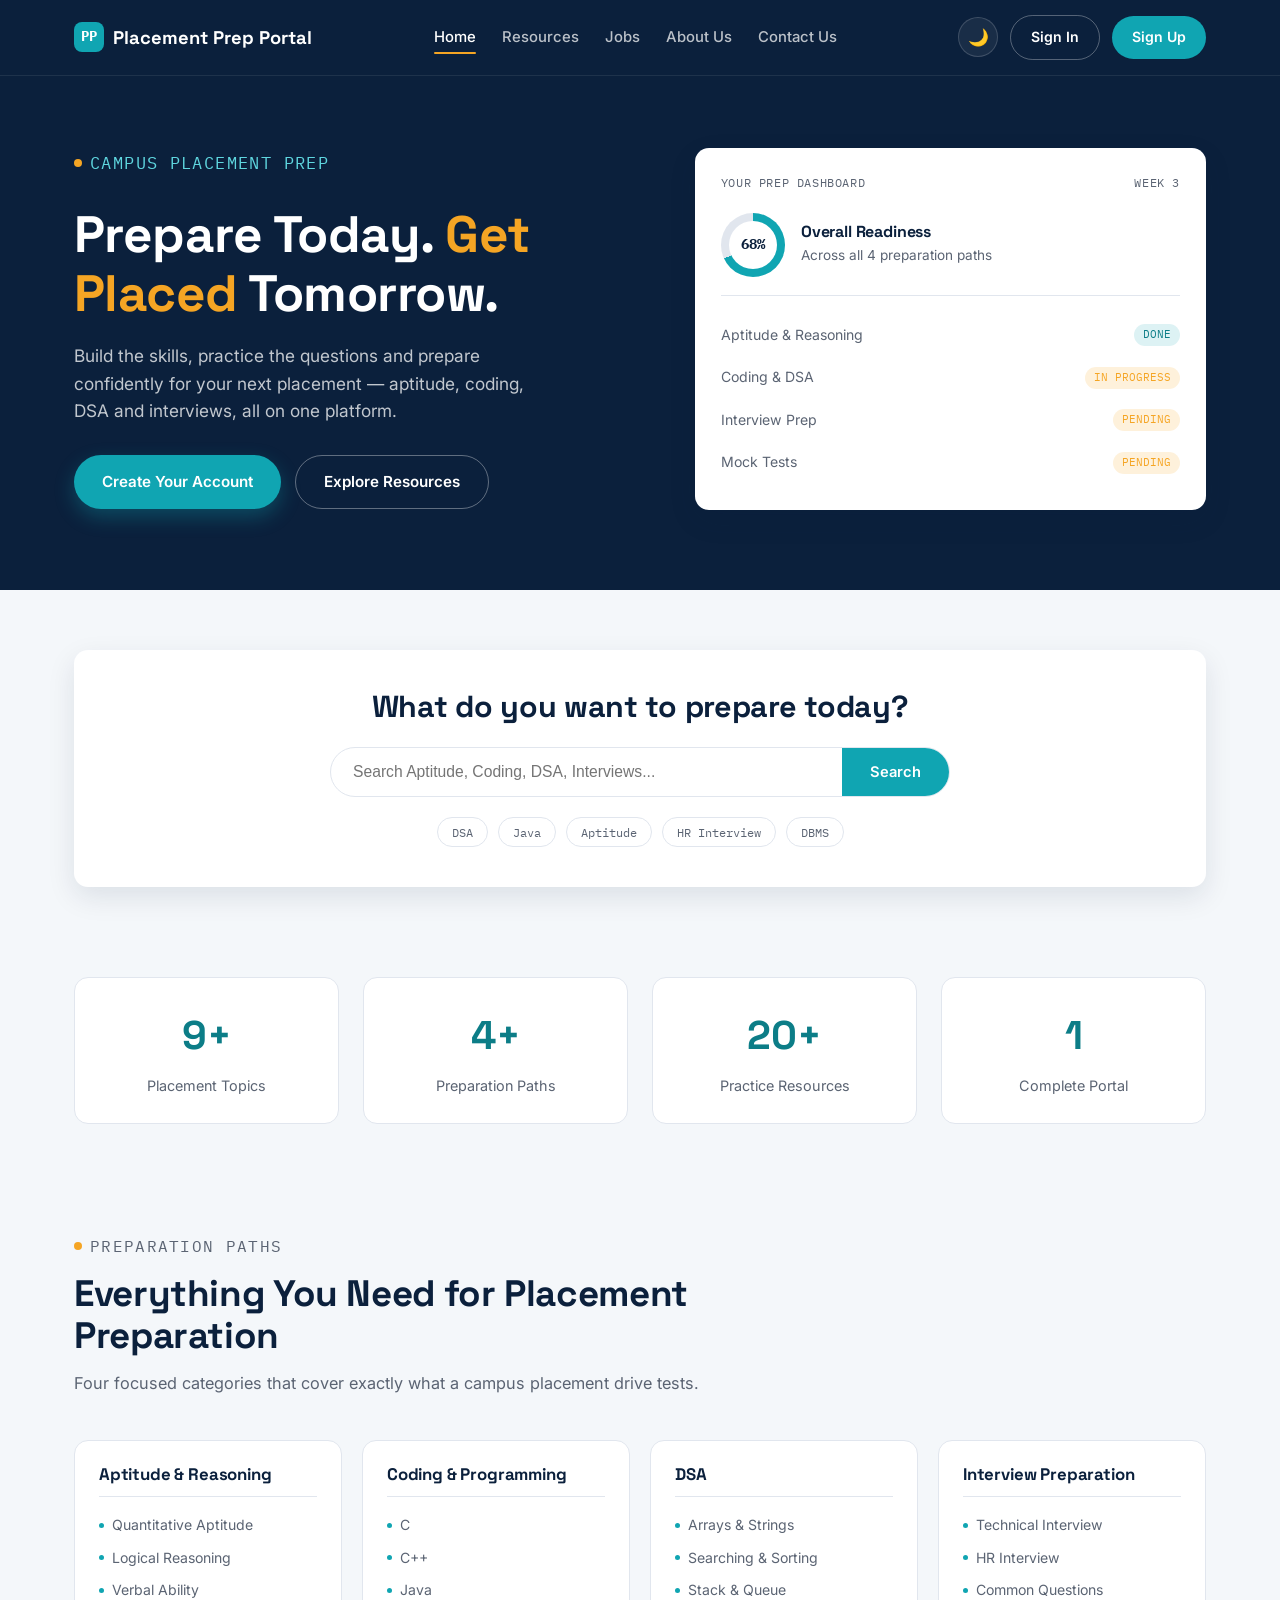
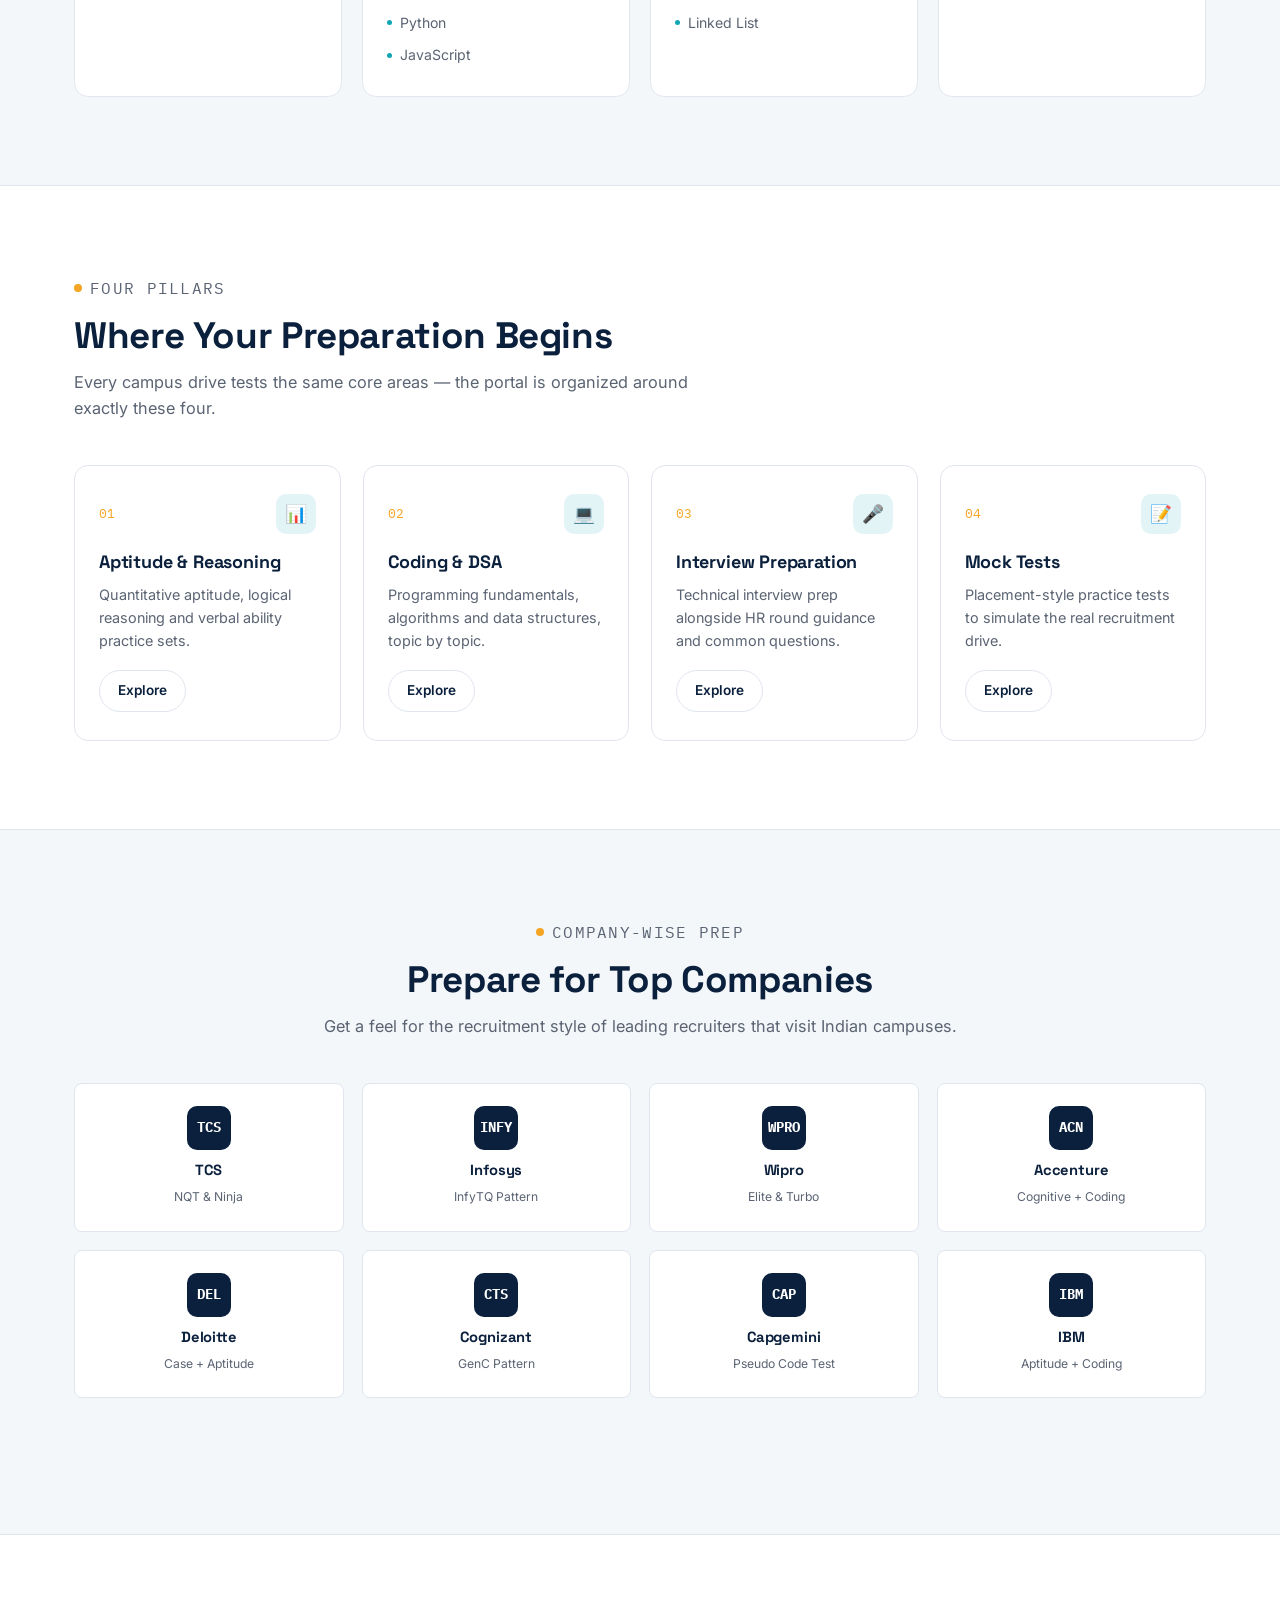
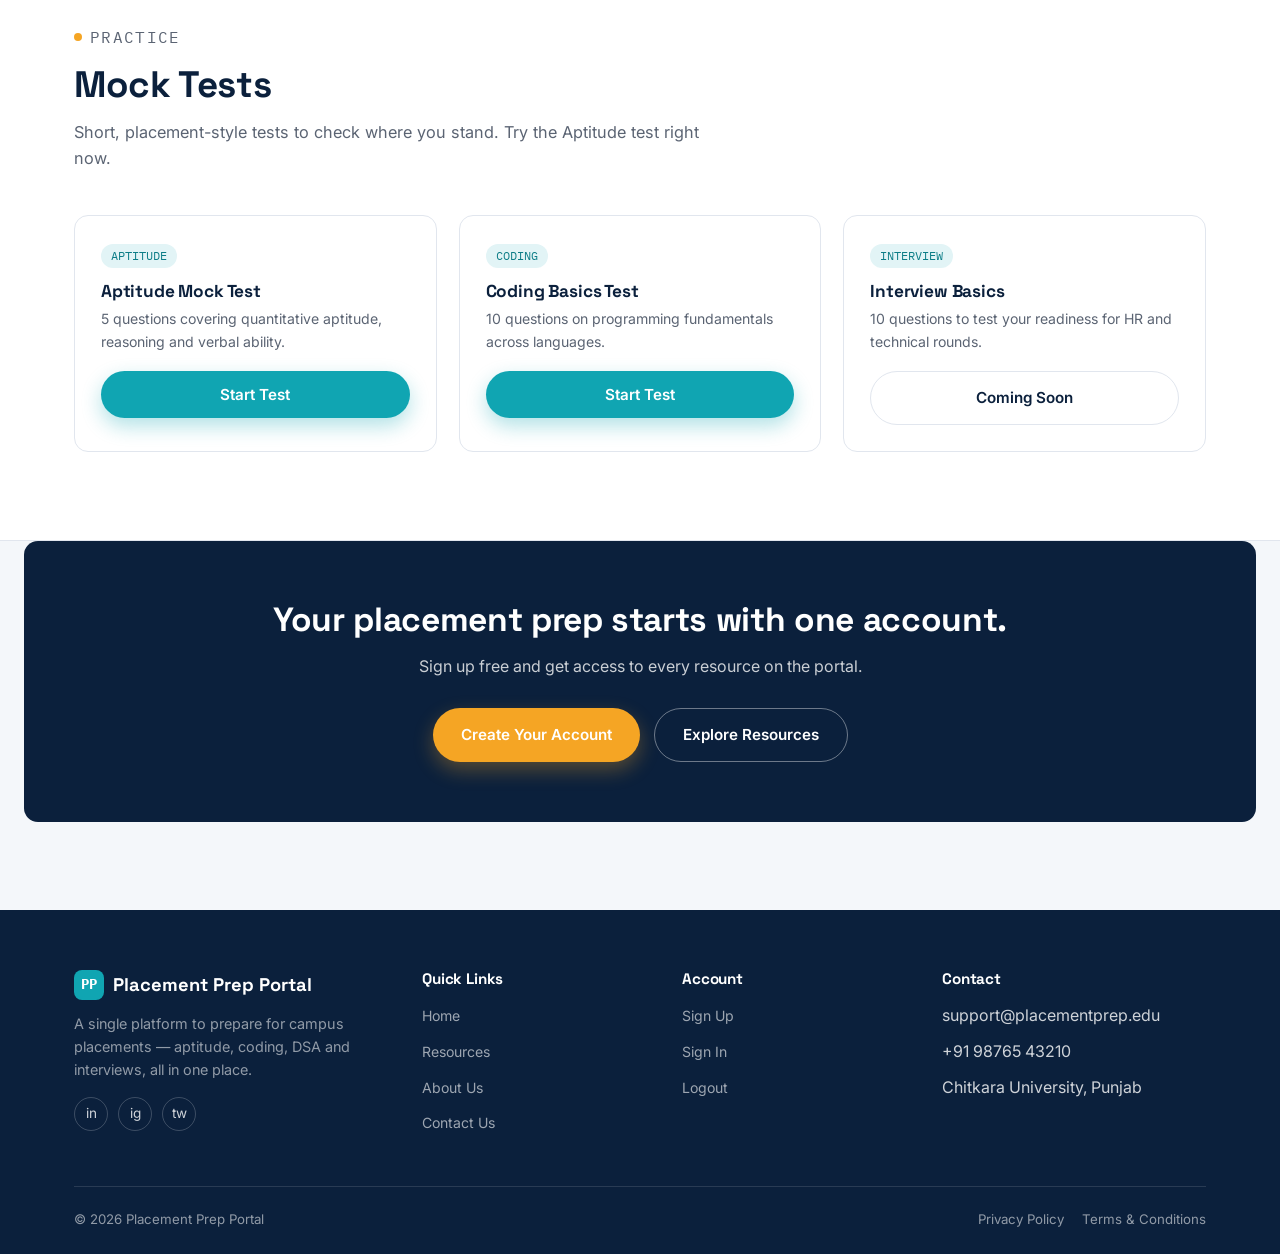
==== commit 07f425ce: "Add Web3Forms contact form and API features" ====
--- a/index.html
+++ b/index.html
@@ -15,7 +15,8 @@
 </head>
 <body data-page="home">
 
-  <!-- ===== LOADING SCREEN ===== -->
+  <!-- ===== LOADING SCREEN codes===== -->
+
   <div id="loading-screen">
     <div class="spinner"></div>
     <p>Loading Placement Prep Portal...</p>
@@ -33,6 +34,7 @@
         <ul class="nav-links" id="nav-links">
           <li><a href="index.html" data-page="home">Home</a></li>
           <li><a href="pages/resources.html" data-page="resources">Resources</a></li>
+          <li><a href="pages/jobs.html" data-page="jobs">Jobs</a></li>
           <li><a href="pages/about.html" data-page="about">About Us</a></li>
           <li><a href="pages/contact.html" data-page="contact">Contact Us</a></li>
         </ul>
@@ -318,7 +320,7 @@
             <span class="tag">Coding</span>
             <h3>Coding Basics Test</h3>
             <p>10 questions on programming fundamentals across languages.</p>
-            <a href="pages/resources.html" class="btn btn-outline btn-block">Coming Soon</a>
+            <button class="btn btn-primary btn-block" id="start-coding-test">Start Test</button>
           </article>
           <article class="mocktest-card">
             <span class="tag">Interview</span>
--- a/css/style.css
+++ b/css/style.css
@@ -960,6 +960,116 @@
 
 .quick-actions { display: flex; flex-direction: column; gap: 10px; }
 
+/* GitHub profile card (dashboard) */
+.github-card-head {
+  display: flex;
+  justify-content: space-between;
+  align-items: center;
+  gap: 12px;
+  margin-bottom: 20px;
+}
+.github-card-head h3 { margin-bottom: 0; }
+
+.github-status { color: var(--text-muted); font-size: 0.9rem; padding: 12px 0; }
+.github-status.error { color: var(--danger); font-weight: 600; }
+
+.github-empty { text-align: center; padding: 8px 0; }
+.github-empty p { color: var(--text-muted); font-size: 0.9rem; margin-bottom: 16px; }
+
+.github-header { display: flex; gap: 16px; align-items: flex-start; }
+.github-avatar {
+  width: 64px;
+  height: 64px;
+  border-radius: 50%;
+  border: 2px solid var(--border);
+  flex-shrink: 0;
+}
+.github-info { min-width: 0; }
+.github-name { font-size: 1rem; }
+.github-login { font-family: var(--font-mono); font-size: 0.8rem; color: var(--text-muted); }
+.github-bio { font-size: 0.88rem; margin-top: 6px; color: var(--text); }
+.github-profile-link {
+  display: inline-block;
+  margin-top: 8px;
+  font-size: 0.85rem;
+  font-weight: 600;
+  color: var(--teal-dark);
+}
+
+.github-stats { display: flex; gap: 12px; margin: 20px 0 0; }
+.github-stat {
+  flex: 1;
+  background: var(--bg);
+  border-radius: var(--radius-sm);
+  padding: 12px;
+  text-align: center;
+}
+.github-stat-num {
+  display: block;
+  font-family: var(--font-mono);
+  font-size: 1.2rem;
+  font-weight: 700;
+  color: var(--teal-dark);
+}
+.github-stat-label { font-size: 0.78rem; color: var(--text-muted); }
+
+.github-section { margin-top: 20px; }
+.github-section-title {
+  font-family: var(--font-mono);
+  font-size: 0.72rem;
+  text-transform: uppercase;
+  color: var(--text-muted);
+  margin-bottom: 10px;
+}
+.github-muted { font-size: 0.85rem; color: var(--text-muted); }
+
+.github-languages { display: flex; flex-wrap: wrap; gap: 8px; list-style: none; padding: 0; }
+.github-lang-chip {
+  font-family: var(--font-mono);
+  font-size: 0.76rem;
+  padding: 3px 10px;
+  border-radius: 999px;
+  background: rgba(16, 165, 178, 0.12);
+  color: var(--teal-dark);
+}
+
+.github-repos {
+  display: grid;
+  grid-template-columns: repeat(2, 1fr);
+  gap: 12px;
+  list-style: none;
+  padding: 0;
+}
+.github-repo {
+  border: 1px solid var(--border);
+  border-radius: var(--radius-sm);
+  padding: 14px;
+  min-width: 0;
+}
+.github-repo-name {
+  font-weight: 600;
+  font-size: 0.9rem;
+  color: var(--teal-dark);
+  overflow-wrap: anywhere;
+}
+.github-repo-desc { font-size: 0.82rem; color: var(--text-muted); margin: 6px 0 8px; }
+.github-repo-meta {
+  display: flex;
+  gap: 14px;
+  font-family: var(--font-mono);
+  font-size: 0.74rem;
+  color: var(--text-muted);
+}
+
+.github-updated { margin-top: 18px; font-size: 0.76rem; color: var(--text-muted); text-align: right; }
+
+body.dark-mode .github-profile-link,
+body.dark-mode .github-repo-name,
+body.dark-mode .github-stat-num,
+body.dark-mode .github-lang-chip { color: var(--teal); }
+
+.label-optional { font-weight: 400; color: var(--text-muted); }
+
 /* Edit-profile inline form */
 .edit-profile-form { display: none; }
 .edit-profile-form.show { display: block; }
@@ -1037,3 +1147,73 @@
   transform: translateY(-4px);
   box-shadow: var(--shadow-sm);
 }
+
+/* ---------- 28. JOBS PAGE ---------- */
+/* Search bar reuses .hero-search-bar; this just splits the two
+   inputs with a thin divider and styles the chips' active state. */
+.jobs-search { margin-bottom: 36px; }
+.jobs-search-bar .jobs-where { border-left: 1px solid var(--border); }
+.jobs-search-bar button:disabled { opacity: 0.7; cursor: wait; }
+
+.chip.active {
+  border-color: var(--teal);
+  background: rgba(16, 165, 178, 0.12);
+  color: var(--teal-dark);
+}
+body.dark-mode .chip.active { color: var(--teal); }
+
+.jobs-status { color: var(--text-muted); font-size: 0.92rem; margin-bottom: 18px; min-height: 1.4em; }
+.jobs-status.error { color: var(--danger); font-weight: 600; }
+.jobs-status.empty { text-align: center; padding: 40px 0; }
+
+.jobs-grid { display: grid; grid-template-columns: repeat(3, 1fr); gap: 22px; }
+
+.job-card {
+  background: var(--card);
+  border: 1px solid var(--border);
+  border-radius: var(--radius);
+  padding: 24px;
+  display: flex;
+  flex-direction: column;
+  min-width: 0;
+  transition: transform 0.25s ease, box-shadow 0.25s ease, border-color 0.25s ease;
+}
+.job-card:hover { transform: translateY(-4px); box-shadow: var(--shadow-sm); border-color: var(--teal); }
+
+.job-card .tag {
+  align-self: flex-start;
+  font-family: var(--font-mono);
+  font-size: 0.72rem;
+  text-transform: uppercase;
+  color: var(--teal-dark);
+  background: rgba(16, 165, 178, 0.12);
+  padding: 3px 10px;
+  border-radius: 999px;
+  margin-bottom: 14px;
+}
+.job-card h3 { font-size: 1.02rem; margin-bottom: 6px; overflow-wrap: anywhere; }
+.job-company { font-weight: 600; font-size: 0.9rem; color: var(--teal-dark); margin-bottom: 14px; }
+
+.job-meta {
+  list-style: none;
+  padding: 0;
+  display: flex;
+  flex-direction: column;
+  gap: 6px;
+  font-size: 0.85rem;
+  color: var(--text-muted);
+  margin-bottom: 18px;
+}
+
+/* margin-top: auto pins the Apply button to the bottom of the card,
+   so buttons line up across a row even when titles differ in length. */
+.job-apply { margin-top: auto; align-self: flex-start; }
+.job-apply-missing { margin-top: auto; font-size: 0.82rem; color: var(--text-muted); }
+
+.jobs-more { text-align: center; margin-top: 30px; }
+.jobs-credit { text-align: center; margin-top: 24px; font-size: 0.8rem; color: var(--text-muted); }
+.jobs-credit a { color: var(--teal-dark); font-weight: 600; }
+
+body.dark-mode .job-card .tag,
+body.dark-mode .job-company,
+body.dark-mode .jobs-credit a { color: var(--teal); }
--- a/css/forms.css
+++ b/css/forms.css
@@ -63,6 +63,17 @@
 }
 .form-success.show { display: block; }
 body.dark-mode .form-success { color: var(--teal); }
+
+/* Same box, used when the contact form fails to send */
+.form-success.error,
+body.dark-mode .form-success.error {
+  background: rgba(214, 69, 80, 0.1);
+  border-color: var(--danger);
+  color: var(--danger);
+}
+
+/* Web3Forms honeypot checkbox — hidden from real visitors */
+.botcheck { display: none !important; }
 
 /* ---------- Auth cards (login / signup) ---------- */
 .auth-section {
--- a/css/responsive.css
+++ b/css/responsive.css
@@ -19,6 +19,7 @@
   .company-grid { grid-template-columns: repeat(3, 1fr); }
   .mocktest-grid { grid-template-columns: repeat(2, 1fr); }
   .resources-grid { grid-template-columns: repeat(2, 1fr); }
+  .jobs-grid { grid-template-columns: repeat(2, 1fr); }
   .team-grid { grid-template-columns: repeat(2, 1fr); }
 
   .footer-grid { grid-template-columns: 1fr 1fr; }
@@ -27,6 +28,8 @@
 
   .dashboard-stats { grid-template-columns: repeat(2, 1fr); }
   .dashboard-grid { grid-template-columns: 1fr; }
+  /* The GitHub card is full width here, so fit 3 repos per row. */
+  .github-repos { grid-template-columns: repeat(3, 1fr); }
 }
 
 /* ---------- MOBILE NAV (900px and below) ---------- */
@@ -65,6 +68,7 @@
 
   .search-panel { padding: 28px 22px; }
   .company-grid { grid-template-columns: repeat(2, 1fr); }
+  .github-repos { grid-template-columns: repeat(2, 1fr); }
 }
 
 /* ---------- MOBILE (480px and below) ---------- */
@@ -83,6 +87,7 @@
   .categories-grid,
   .features-grid,
   .resources-grid,
+  .jobs-grid,
   .mocktest-grid,
   .team-grid { grid-template-columns: 1fr; }
   .company-grid { grid-template-columns: repeat(2, 1fr); }
@@ -95,7 +100,13 @@
 
   .hero-search-bar { flex-direction: column; border-radius: var(--radius-sm); }
   .hero-search-bar button { padding: 13px; }
+  /* Jobs search stacks vertically here, so the divider moves on top */
+  .jobs-search-bar .jobs-where { border-left: none; border-top: 1px solid var(--border); }
 
   .dashboard-stats { grid-template-columns: 1fr; }
   .dash-stat-card.ring-card { flex-direction: column; text-align: center; }
+
+  .github-header { flex-direction: column; align-items: center; text-align: center; }
+  .github-repos { grid-template-columns: 1fr; }
+  .github-updated { text-align: center; }
 }
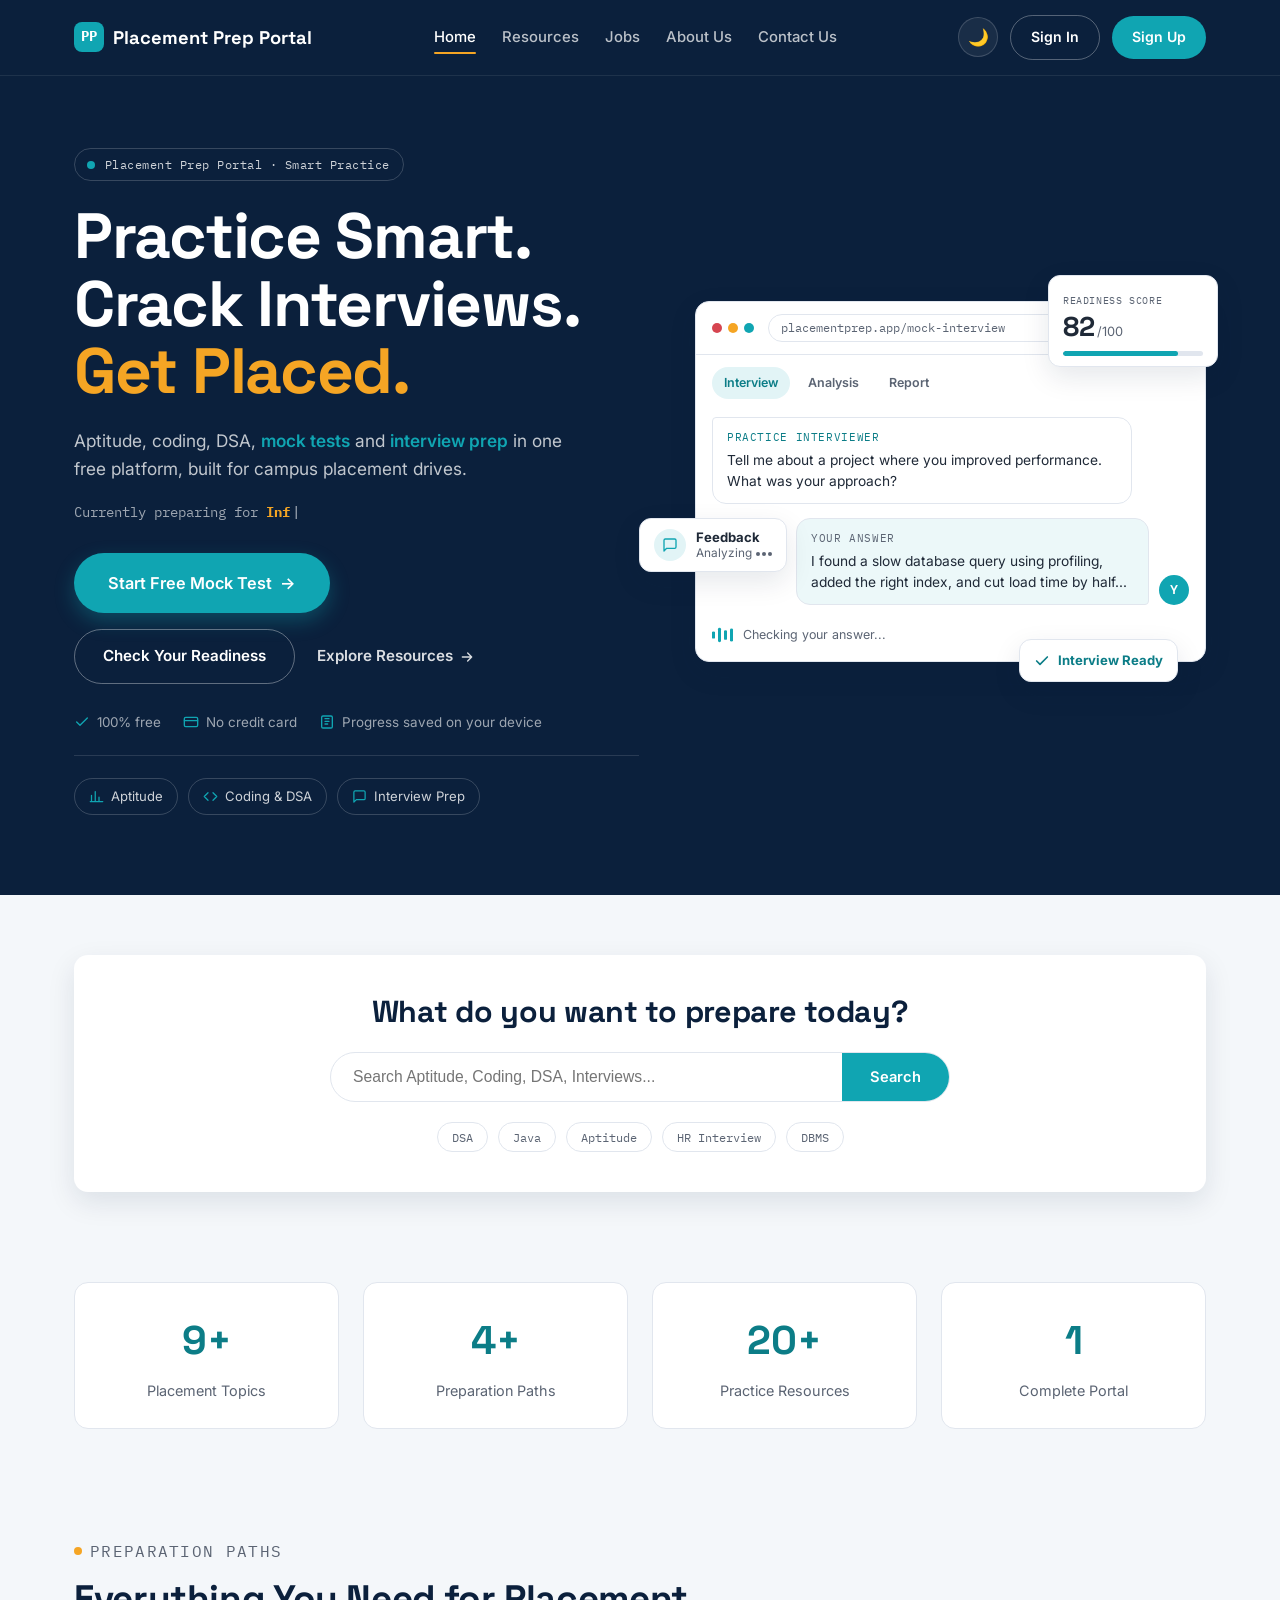
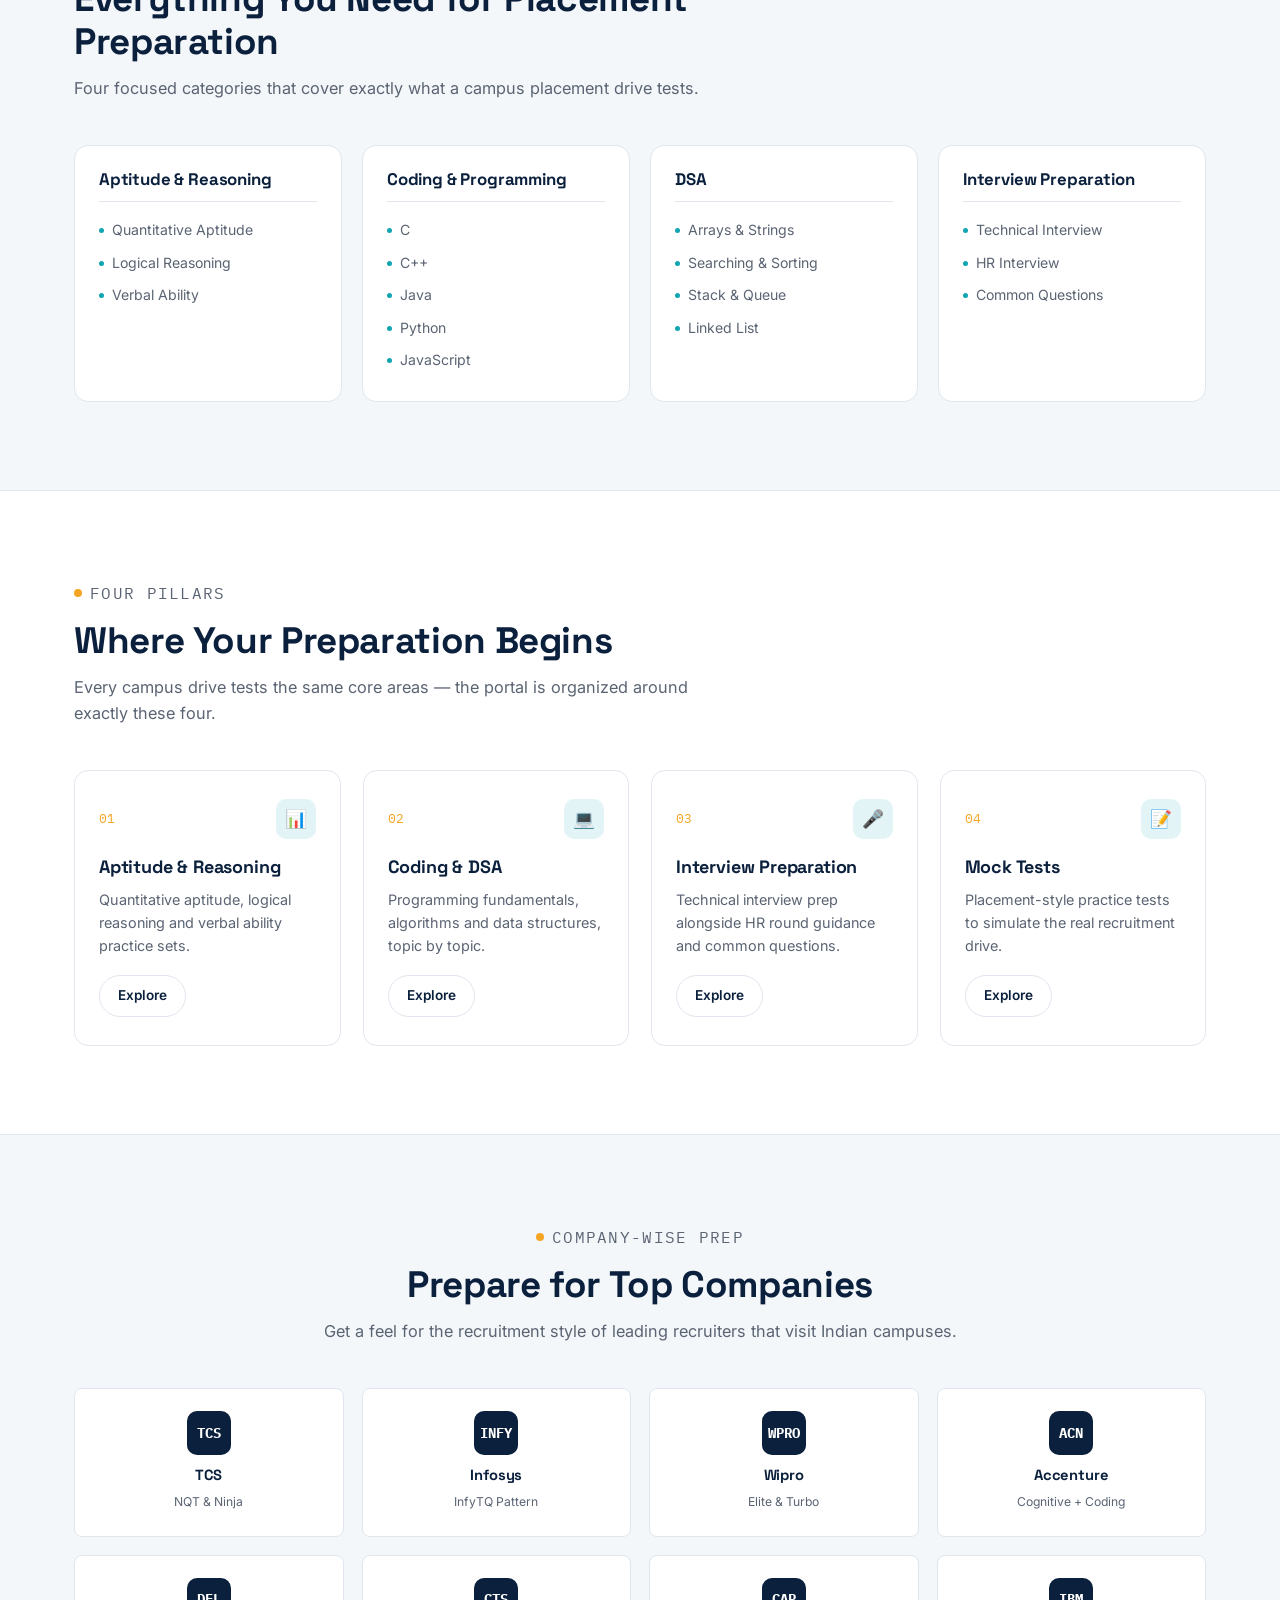
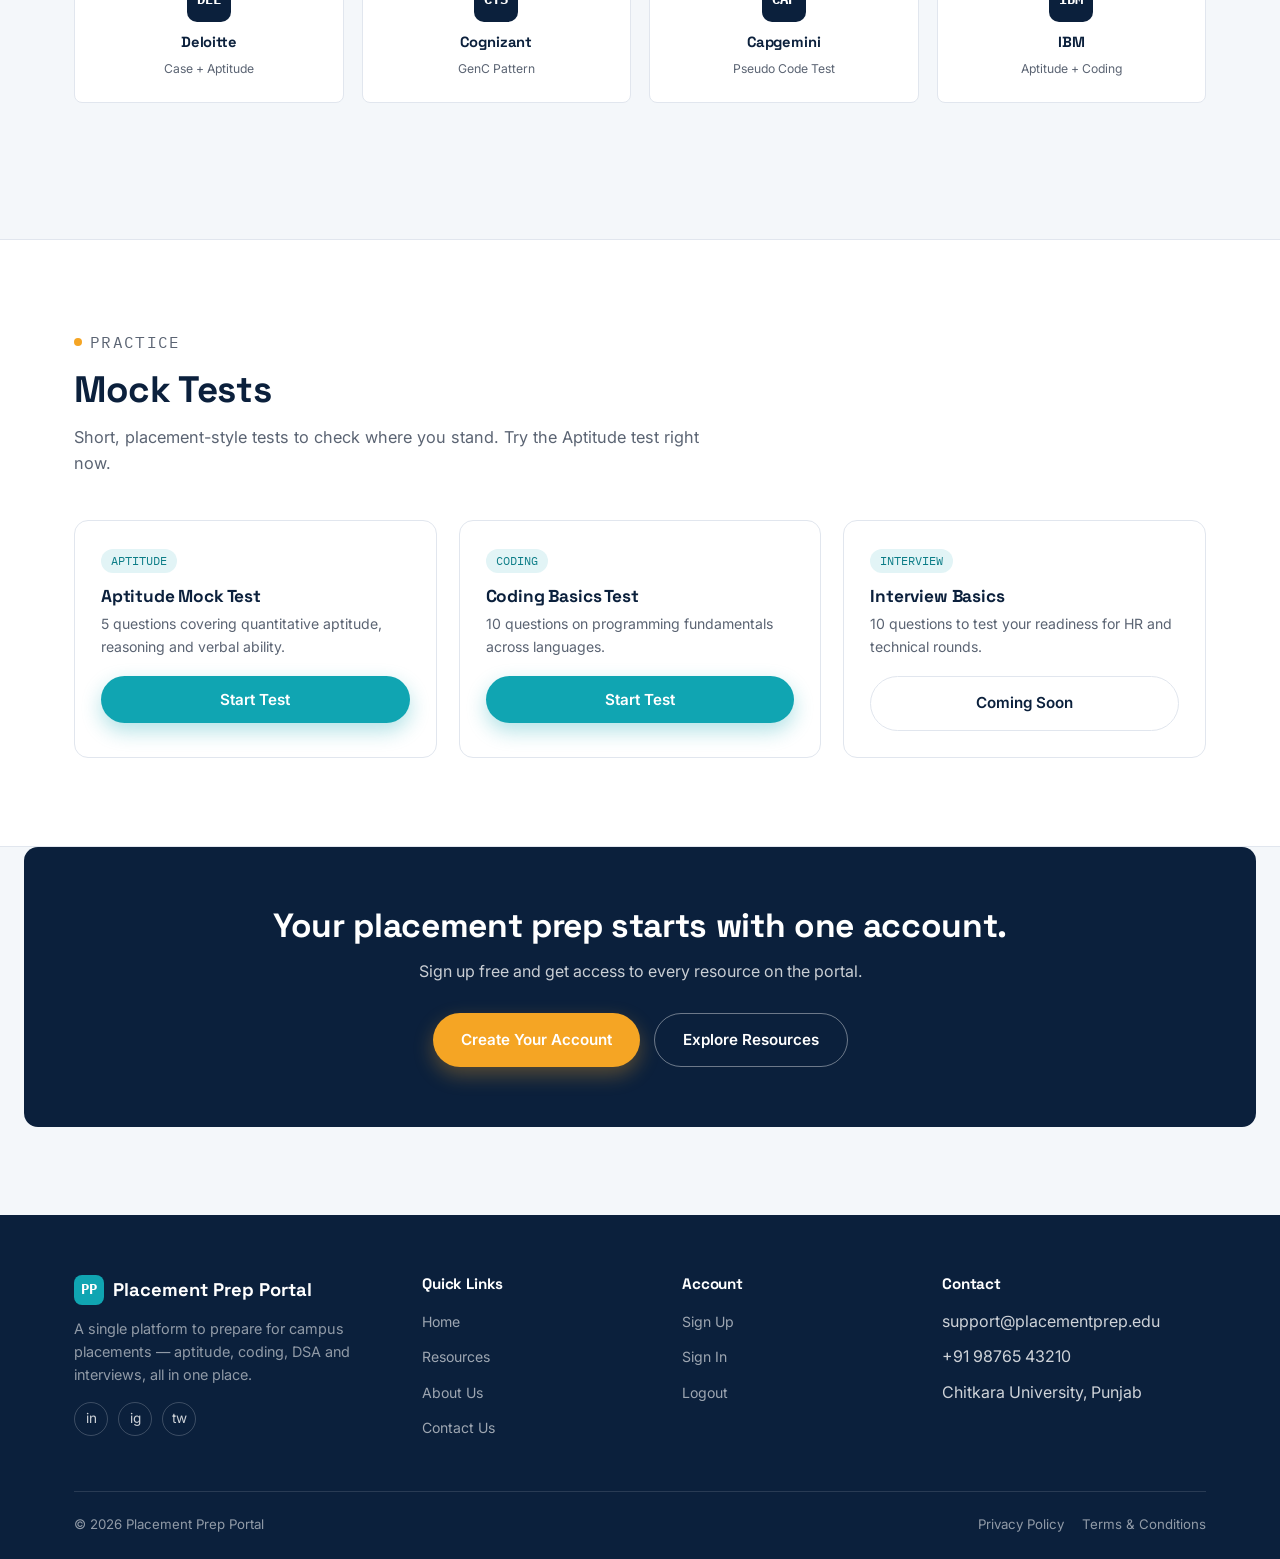
==== commit a451352d: "Redesign home page hero" ====
--- a/index.html
+++ b/index.html
@@ -58,43 +58,122 @@
     <section class="hero">
       <div class="container hero-inner">
         <div class="hero-text">
-          <p class="eyebrow" style="color:#5fd6df;">Campus Placement Prep</p>
-          <h1>Prepare Today. <span class="accent-word">Get Placed</span> Tomorrow.</h1>
-          <p>Build the skills, practice the questions and prepare confidently for your next placement — aptitude, coding, DSA and interviews, all on one platform.</p>
-          <div class="hero-actions">
-            <a href="pages/signup.html" class="btn btn-primary guest-only">Create Your Account</a>
-            <a href="pages/dashboard.html" class="btn btn-primary member-only">Go to Dashboard</a>
-            <a href="pages/resources.html" class="btn btn-outline" style="border-color:rgba(255,255,255,0.35); color:#fff;">Explore Resources</a>
-          </div>
-        </div>
-
+          <p class="hero-badge"><span class="hero-badge-dot"></span>Placement Prep Portal · Smart Practice</p>
+
+          <h1>
+            <span class="hero-line">Practice Smart.</span>
+            <span class="hero-line">Crack Interviews.</span>
+            <span class="hero-line accent-word">Get Placed.</span>
+          </h1>
+
+          <p class="hero-subtitle">Aptitude, coding, DSA, <strong>mock tests</strong> and <strong>interview prep</strong> in one free platform, built for campus placement drives.</p>
+
+          <!-- The company/role name is typed out by js/main.js (section 15).
+               Screen readers get the plain sentence instead. -->
+          <p class="hero-typing">
+            Currently preparing for
+            <span id="typing-text" class="typing-text" aria-hidden="true"></span>
+            <span class="visually-hidden">companies like TCS, Infosys, Wipro and Accenture</span>
+          </p>
+
+          <div class="hero-cta">
+            <a href="#mock-tests" class="btn btn-primary hero-btn-main">Start Free Mock Test <span aria-hidden="true">→</span></a>
+            <div class="hero-cta-row">
+              <a href="pages/dashboard.html" class="btn btn-outline member-only">Check Your Readiness</a>
+              <a href="pages/signup.html" class="btn btn-outline guest-only">Check Your Readiness</a>
+              <a href="pages/resources.html" class="hero-text-link">
+                Explore Resources
+                <svg viewBox="0 0 24 24" width="16" height="16" fill="none" stroke="currentColor" stroke-width="2" stroke-linecap="round" stroke-linejoin="round" aria-hidden="true"><path d="M5 12h14M13 6l6 6-6 6"/></svg>
+              </a>
+            </div>
+          </div>
+
+          <ul class="hero-trust">
+            <li>
+              <svg viewBox="0 0 24 24" width="16" height="16" fill="none" stroke="currentColor" stroke-width="2" stroke-linecap="round" stroke-linejoin="round" aria-hidden="true"><path d="M20 6 9 17l-5-5"/></svg>
+              100% free
+            </li>
+            <li>
+              <svg viewBox="0 0 24 24" width="16" height="16" fill="none" stroke="currentColor" stroke-width="2" stroke-linecap="round" stroke-linejoin="round" aria-hidden="true"><rect x="2" y="5" width="20" height="14" rx="2"/><path d="M2 10h20"/></svg>
+              No credit card
+            </li>
+            <li>
+              <svg viewBox="0 0 24 24" width="16" height="16" fill="none" stroke="currentColor" stroke-width="2" stroke-linecap="round" stroke-linejoin="round" aria-hidden="true"><rect x="4" y="3" width="16" height="18" rx="2"/><path d="M9 7h6M9 11h6M9 15h4"/></svg>
+              Progress saved on your device
+            </li>
+          </ul>
+
+          <ul class="hero-features">
+            <li>
+              <svg viewBox="0 0 24 24" width="15" height="15" fill="none" stroke="currentColor" stroke-width="2" stroke-linecap="round" stroke-linejoin="round" aria-hidden="true"><path d="M4 20V10M10 20V4M16 20v-7M22 20H2"/></svg>
+              Aptitude
+            </li>
+            <li>
+              <svg viewBox="0 0 24 24" width="15" height="15" fill="none" stroke="currentColor" stroke-width="2" stroke-linecap="round" stroke-linejoin="round" aria-hidden="true"><path d="m8 6-6 6 6 6M16 6l6 6-6 6"/></svg>
+              Coding &amp; DSA
+            </li>
+            <li>
+              <svg viewBox="0 0 24 24" width="15" height="15" fill="none" stroke="currentColor" stroke-width="2" stroke-linecap="round" stroke-linejoin="round" aria-hidden="true"><path d="M21 15a2 2 0 0 1-2 2H7l-4 4V5a2 2 0 0 1 2-2h14a2 2 0 0 1 2 2z"/></svg>
+              Interview Prep
+            </li>
+          </ul>
+        </div>
+
+        <!-- Decorative mock "practice interview" window (hidden from
+             screen readers). Text colours come from the theme variables. -->
         <div class="hero-visual" aria-hidden="true">
-          <div class="dash-head">
-            <span>Your Prep Dashboard</span>
-            <span>Week 3</span>
-          </div>
-          <div class="dash-ring">
-            <div class="ring"><span>68%</span></div>
-            <div>
-              <h4>Overall Readiness</h4>
-              <p>Across all 4 preparation paths</p>
-            </div>
-          </div>
-          <div class="dash-row">
-            <span>Aptitude & Reasoning</span>
-            <span class="tag tag-done">DONE</span>
-          </div>
-          <div class="dash-row">
-            <span>Coding & DSA</span>
-            <span class="tag tag-pending">IN PROGRESS</span>
-          </div>
-          <div class="dash-row">
-            <span>Interview Prep</span>
-            <span class="tag tag-pending">PENDING</span>
-          </div>
-          <div class="dash-row">
-            <span>Mock Tests</span>
-            <span class="tag tag-pending">PENDING</span>
+          <div class="mock-window">
+            <div class="mock-bar">
+              <span class="mock-dots"><span class="mock-dot dot-red"></span><span class="mock-dot dot-orange"></span><span class="mock-dot dot-teal"></span></span>
+              <span class="mock-url">placementprep.app/mock-interview</span>
+            </div>
+
+            <div class="mock-tabs">
+              <span class="mock-tab active">Interview</span>
+              <span class="mock-tab">Analysis</span>
+              <span class="mock-tab">Report</span>
+            </div>
+
+            <div class="mock-body">
+              <div class="mock-bubble mock-question">
+                <span class="mock-label">Practice Interviewer</span>
+                <p>Tell me about a project where you improved performance. What was your approach?</p>
+              </div>
+
+              <div class="mock-answer-row">
+                <div class="mock-bubble mock-answer">
+                  <span class="mock-label">Your Answer</span>
+                  <p>I found a slow database query using profiling, added the right index, and cut load time by half...</p>
+                </div>
+                <span class="mock-avatar">Y</span>
+              </div>
+            </div>
+
+            <div class="mock-footer">
+              <span class="sound-wave"><span></span><span></span><span></span><span></span></span>
+              <span>Checking your answer...</span>
+            </div>
+          </div>
+
+          <div class="float-card float-score">
+            <span class="float-label">Readiness Score</span>
+            <p class="score-line"><strong id="hero-score" data-target="82">82</strong> <span>/100</span></p>
+            <div class="score-track"><div class="score-fill" id="hero-score-fill"></div></div>
+          </div>
+
+          <div class="float-card float-feedback">
+            <span class="float-icon">
+              <svg viewBox="0 0 24 24" width="16" height="16" fill="none" stroke="currentColor" stroke-width="2" stroke-linecap="round" stroke-linejoin="round"><path d="M21 15a2 2 0 0 1-2 2H7l-4 4V5a2 2 0 0 1 2-2h14a2 2 0 0 1 2 2z"/></svg>
+            </span>
+            <span class="float-text">
+              <strong>Feedback</strong>
+              <span class="analyzing">Analyzing<span class="bounce-dots"><span></span><span></span><span></span></span></span>
+            </span>
+          </div>
+
+          <div class="float-card float-ready">
+            <svg viewBox="0 0 24 24" width="16" height="16" fill="none" stroke="currentColor" stroke-width="2.5" stroke-linecap="round" stroke-linejoin="round"><path d="M20 6 9 17l-5-5"/></svg>
+            Interview Ready
           </div>
         </div>
       </div>
--- a/css/style.css
+++ b/css/style.css
@@ -298,97 +298,366 @@
   align-items: center;
 }
 
+/* Shared with the dashboard header and the CTA section. */
+.hero-actions { display: flex; gap: 14px; flex-wrap: wrap; }
+
+/* --- Hero text column --- */
+/* The hero is navy in both themes, so its text is always white
+   (the dark-mode selector stops the site-wide dark h1 colour
+   from changing the headline). */
+
+/* Small pill badge with a pulsing dot */
+.hero-badge {
+  display: inline-flex;
+  align-items: center;
+  gap: 10px;
+  padding: 6px 14px 6px 12px;
+  border: 1px solid rgba(255, 255, 255, 0.18);
+  border-radius: 999px;
+  font-family: var(--font-mono);
+  font-size: 0.76rem;
+  letter-spacing: 0.04em;
+  color: rgba(255, 255, 255, 0.8);
+  margin-bottom: 22px;
+}
+.hero-badge-dot {
+  position: relative;
+  width: 8px;
+  height: 8px;
+  border-radius: 50%;
+  background: var(--teal);
+  flex-shrink: 0;
+}
+/* The "ripple" ring behind the dot (animated further down) */
+.hero-badge-dot::after {
+  content: "";
+  position: absolute;
+  inset: 0;
+  border-radius: 50%;
+  background: var(--teal);
+  opacity: 0;
+}
+
 .hero-text h1 {
-  font-size: clamp(2.1rem, 4.6vw, 3.2rem);
-  margin-bottom: 18px;
+  font-size: clamp(2.4rem, 5.5vw, 4rem);
+  line-height: 1.05;
+  letter-spacing: -0.02em;
+  margin-bottom: 22px;
   color: #ffffff;
 }
+body.dark-mode .hero-text h1 { color: #ffffff; }
+.hero-line { display: block; } /* one line per phrase */
 .hero-text h1 .accent-word { color: var(--orange); }
 
-.hero-text p {
+.hero-subtitle {
   color: rgba(255, 255, 255, 0.75);
   font-size: 1.08rem;
-  max-width: 480px;
+  max-width: 500px;
+  margin-bottom: 18px;
+}
+.hero-subtitle strong { color: var(--teal); font-weight: 600; }
+
+/* "Currently preparing for ____|" — the word is typed by main.js */
+.hero-typing {
+  font-family: var(--font-mono);
+  font-size: 0.9rem;
+  color: rgba(255, 255, 255, 0.6);
   margin-bottom: 30px;
-}
-
-.hero-actions { display: flex; gap: 14px; flex-wrap: wrap; }
-
-/* Signature visual: a preparation "dashboard" card, since the
-   product's real job is tracking a student's prep progress. */
-.hero-visual {
+  min-height: 1.6em; /* stops the line jumping while a word is deleted */
+}
+.typing-text { color: var(--orange); font-weight: 700; }
+.typing-text::after {
+  content: "|";
+  margin-left: 2px;
+  font-weight: 400;
+  color: rgba(255, 255, 255, 0.75);
+}
+
+/* Buttons: one big primary button, then a row underneath */
+.hero-cta {
+  display: flex;
+  flex-direction: column;
+  align-items: flex-start;
+  gap: 16px;
+  margin-bottom: 28px;
+}
+.hero-btn-main { padding: 17px 34px; font-size: 1.02rem; }
+.hero-cta-row { display: flex; align-items: center; gap: 22px; flex-wrap: wrap; }
+
+/* White outline button on the navy background (was an inline style) */
+.hero .btn-outline,
+body.dark-mode .hero .btn-outline {
+  border-color: rgba(255, 255, 255, 0.35);
+  color: #ffffff;
+}
+.hero .btn-outline:hover { border-color: var(--teal); color: var(--teal); }
+
+.hero-text-link {
+  display: inline-flex;
+  align-items: center;
+  gap: 6px;
+  font-weight: 600;
+  font-size: 0.95rem;
+  color: rgba(255, 255, 255, 0.85);
+}
+.hero-text-link svg { transition: transform 0.2s ease; }
+.hero-text-link:hover { color: var(--teal); }
+.hero-text-link:hover svg { transform: translateX(3px); }
+
+/* Trust row, then a thin divider (the border), then feature pills */
+.hero-trust {
+  display: flex;
+  flex-wrap: wrap;
+  gap: 8px 22px;
+  font-size: 0.84rem;
+  color: rgba(255, 255, 255, 0.6);
+  padding-bottom: 22px;
+  margin-bottom: 22px;
+  border-bottom: 1px solid rgba(255, 255, 255, 0.12);
+}
+.hero-trust li,
+.hero-features li { display: inline-flex; align-items: center; gap: 7px; }
+.hero-trust svg,
+.hero-features svg { color: var(--teal); flex-shrink: 0; }
+
+.hero-features { display: flex; flex-wrap: wrap; gap: 10px; }
+.hero-features li {
+  padding: 7px 14px;
+  border: 1px solid rgba(255, 255, 255, 0.18);
+  border-radius: 999px;
+  font-size: 0.82rem;
+  color: rgba(255, 255, 255, 0.8);
+}
+
+/* --- Hero visual: mock "practice interview" window --- */
+/* Uses the theme variables, so it turns dark in dark mode just
+   like the old dashboard card did. Floating cards are placed
+   with position: absolute relative to .hero-visual. */
+.hero-visual { position: relative; }
+
+.mock-window {
   background: var(--card);
+  border: 1px solid var(--border);
   border-radius: var(--radius);
   box-shadow: var(--shadow);
-  padding: 26px;
-}
-
-.dash-head {
-  display: flex;
-  justify-content: space-between;
-  align-items: center;
-  margin-bottom: 20px;
-  font-family: var(--font-mono);
+  overflow: hidden;
+}
+
+.mock-bar {
+  display: flex;
+  align-items: center;
+  gap: 14px;
+  padding: 12px 16px;
+  border-bottom: 1px solid var(--border);
+}
+.mock-dots { display: flex; gap: 6px; flex-shrink: 0; }
+.mock-dot { width: 10px; height: 10px; border-radius: 50%; }
+.dot-red { background: var(--danger); }
+.dot-orange { background: var(--orange); }
+.dot-teal { background: var(--teal); }
+.mock-url {
+  flex: 1;
+  min-width: 0;
+  font-family: var(--font-mono);
+  font-size: 0.72rem;
+  color: var(--text-muted);
+  border: 1px solid var(--border);
+  border-radius: 999px;
+  padding: 4px 12px;
+  white-space: nowrap;
+  overflow: hidden;
+  text-overflow: ellipsis;
+}
+
+.mock-tabs { display: flex; gap: 6px; padding: 12px 16px 0; }
+.mock-tab {
+  font-size: 0.78rem;
+  font-weight: 600;
+  padding: 6px 12px;
+  border-radius: 999px;
+  color: var(--text-muted);
+}
+.mock-tab.active { background: rgba(16, 165, 178, 0.12); color: var(--teal-dark); }
+
+.mock-body { display: flex; flex-direction: column; gap: 14px; padding: 18px 16px 8px; }
+.mock-bubble {
+  border: 1px solid var(--border);
+  border-radius: 14px;
+  padding: 12px 14px;
+  font-size: 0.86rem;
+  line-height: 1.5;
+  color: var(--text);
+}
+.mock-question { max-width: 88%; border-top-left-radius: 4px; }
+/* padding-left keeps an empty strip where the floating Feedback
+   card overlaps, so the card never covers the answer text. */
+.mock-answer-row {
+  display: flex;
+  justify-content: flex-end;
+  align-items: flex-end;
+  gap: 10px;
+  padding-left: 84px;
+}
+.mock-answer {
+  min-width: 0;
+  border-bottom-right-radius: 4px;
+  background: rgba(16, 165, 178, 0.08);
+}
+.mock-label {
+  display: block;
+  font-family: var(--font-mono);
+  font-size: 0.66rem;
+  letter-spacing: 0.06em;
+  text-transform: uppercase;
+  color: var(--teal-dark);
+  margin-bottom: 4px;
+}
+.mock-answer .mock-label { color: var(--text-muted); }
+.mock-avatar {
+  width: 30px;
+  height: 30px;
+  border-radius: 50%;
+  flex-shrink: 0;
+  display: flex;
+  align-items: center;
+  justify-content: center;
+  background: var(--teal);
+  color: #ffffff;
+  font-family: var(--font-display);
+  font-weight: 700;
+  font-size: 0.8rem;
+}
+
+.mock-footer {
+  display: flex;
+  align-items: center;
+  gap: 10px;
+  padding: 12px 16px 16px;
+  font-size: 0.78rem;
+  color: var(--text-muted);
+}
+/* 4 bars; each has its own resting height (used when motion is off) */
+.sound-wave { display: inline-flex; align-items: center; gap: 3px; height: 16px; }
+.sound-wave span {
+  width: 3px;
+  height: 100%;
+  border-radius: 2px;
+  background: var(--teal);
+}
+.sound-wave span:nth-child(1) { transform: scaleY(0.45); }
+.sound-wave span:nth-child(2) { transform: scaleY(0.9); }
+.sound-wave span:nth-child(3) { transform: scaleY(0.6); }
+.sound-wave span:nth-child(4) { transform: scaleY(0.8); }
+
+/* Floating cards around the window */
+.float-card {
+  position: absolute;
+  z-index: 1;
+  background: var(--card);
+  border: 1px solid var(--border);
+  border-radius: 12px;
+  box-shadow: var(--shadow);
+  padding: 10px 14px;
+}
+
+/* -12px: sticks out past the window, but stays inside the page's
+   24px side padding at every screen width. */
+.float-score { top: -26px; right: -12px; width: 170px; }
+.float-label {
+  font-family: var(--font-mono);
+  font-size: 0.64rem;
+  letter-spacing: 0.06em;
+  text-transform: uppercase;
+  color: var(--text-muted);
+}
+.score-line {
+  display: flex;
+  align-items: baseline;
+  gap: 2px;
+  margin: 2px 0 8px;
+  font-size: 0.8rem;
+  color: var(--text-muted);
+}
+.score-line strong {
+  font-family: var(--font-display);
+  font-size: 1.7rem;
+  line-height: 1;
+  color: var(--text);
+}
+.score-track { height: 5px; border-radius: 999px; background: var(--border); overflow: hidden; }
+.score-fill { width: 82%; height: 100%; border-radius: 999px; background: var(--teal); }
+
+.float-feedback { left: -56px; top: 60%; display: flex; align-items: center; gap: 10px; }
+.float-icon {
+  width: 32px;
+  height: 32px;
+  border-radius: 50%;
+  flex-shrink: 0;
+  display: flex;
+  align-items: center;
+  justify-content: center;
+  background: rgba(16, 165, 178, 0.12);
+  color: var(--teal);
+}
+.float-text { display: flex; flex-direction: column; line-height: 1.3; }
+.float-text strong { font-size: 0.82rem; color: var(--text); }
+.analyzing {
+  display: inline-flex;
+  align-items: center;
+  gap: 4px;
   font-size: 0.74rem;
   color: var(--text-muted);
-  text-transform: uppercase;
-  letter-spacing: 0.05em;
-}
-
-.dash-ring {
-  display: flex;
-  align-items: center;
-  gap: 16px;
-  padding-bottom: 18px;
-  border-bottom: 1px solid var(--border);
-  margin-bottom: 18px;
-}
-
-.ring {
-  width: 64px;
-  height: 64px;
-  border-radius: 50%;
-  background: conic-gradient(var(--teal) 0% 68%, var(--border) 68% 100%);
-  display: flex;
-  align-items: center;
-  justify-content: center;
-  flex-shrink: 0;
-}
-.ring span {
-  width: 48px;
-  height: 48px;
-  border-radius: 50%;
-  background: var(--card);
-  display: flex;
-  align-items: center;
-  justify-content: center;
-  font-family: var(--font-mono);
+}
+.bounce-dots { display: inline-flex; gap: 2px; }
+.bounce-dots span { width: 4px; height: 4px; border-radius: 50%; background: var(--text-muted); }
+
+.float-ready {
+  bottom: -20px;
+  right: 28px;
+  display: flex;
+  align-items: center;
+  gap: 8px;
+  font-size: 0.82rem;
   font-weight: 700;
-  font-size: 0.85rem;
-  color: var(--navy);
-}
-body.dark-mode .ring span { color: var(--text); }
-
-.dash-ring h4 { font-size: 1rem; margin-bottom: 4px; }
-.dash-ring p { font-size: 0.85rem; color: var(--text-muted); }
-
-.dash-row {
-  display: flex;
-  justify-content: space-between;
-  align-items: center;
-  padding: 10px 0;
-  font-size: 0.88rem;
-}
-.dash-row span:first-child { color: var(--text-muted); }
-.dash-row .tag {
-  font-family: var(--font-mono);
-  font-size: 0.7rem;
-  padding: 2px 9px;
-  border-radius: 999px;
-}
-.tag-done { background: rgba(16, 165, 178, 0.14); color: var(--teal-dark); }
-.tag-pending { background: rgba(245, 165, 36, 0.16); color: var(--orange); }
-body.dark-mode .tag-done { color: var(--teal); }
+  color: var(--teal-dark);
+}
+
+body.dark-mode .mock-tab.active,
+body.dark-mode .mock-label,
+body.dark-mode .float-ready { color: var(--teal); }
+body.dark-mode .mock-answer .mock-label { color: var(--text-muted); }
+
+/* --- Hero animations: only when the visitor hasn't asked for
+   reduced motion. With reduce, everything stays still. --- */
+@media (prefers-reduced-motion: no-preference) {
+  .hero-badge-dot::after { animation: heroPulse 1.8s ease-out infinite; }
+  .typing-text::after { animation: heroBlink 1s steps(1) infinite; }
+
+  .bounce-dots span { animation: heroBounce 1.2s ease-in-out infinite; }
+  .bounce-dots span:nth-child(2) { animation-delay: 0.15s; }
+  .bounce-dots span:nth-child(3) { animation-delay: 0.3s; }
+
+  .sound-wave span { animation: heroWave 1s ease-in-out infinite; }
+  .sound-wave span:nth-child(2) { animation-delay: 0.15s; }
+  .sound-wave span:nth-child(3) { animation-delay: 0.3s; }
+  .sound-wave span:nth-child(4) { animation-delay: 0.45s; }
+
+  .score-fill { transition: width 1.4s ease; }
+}
+
+@keyframes heroPulse {
+  0% { transform: scale(1); opacity: 0.6; }
+  100% { transform: scale(2.8); opacity: 0; }
+}
+@keyframes heroBlink { 50% { opacity: 0; } }
+@keyframes heroBounce {
+  0%, 80%, 100% { transform: translateY(0); opacity: 0.5; }
+  40% { transform: translateY(-4px); opacity: 1; }
+}
+@keyframes heroWave {
+  0%, 100% { transform: scaleY(0.35); }
+  50% { transform: scaleY(1); }
+}
 
 /* ---------- 7. SEARCH SECTION ---------- */
 .search-section { padding: 60px 0 20px; }
@@ -1149,18 +1418,17 @@
 }
 
 /* ---------- 28. JOBS PAGE ---------- */
-/* Search bar reuses .hero-search-bar; this just splits the two
-   inputs with a thin divider and styles the chips' active state. */
+/* Search bar reuses .hero-search-bar. Chips that are switched on
+   (aria-pressed="true") get the teal highlight. */
 .jobs-search { margin-bottom: 36px; }
-.jobs-search-bar .jobs-where { border-left: 1px solid var(--border); }
 .jobs-search-bar button:disabled { opacity: 0.7; cursor: wait; }
 
-.chip.active {
+.chip[aria-pressed="true"] {
   border-color: var(--teal);
   background: rgba(16, 165, 178, 0.12);
   color: var(--teal-dark);
 }
-body.dark-mode .chip.active { color: var(--teal); }
+body.dark-mode .chip[aria-pressed="true"] { color: var(--teal); }
 
 .jobs-status { color: var(--text-muted); font-size: 0.92rem; margin-bottom: 18px; min-height: 1.4em; }
 .jobs-status.error { color: var(--danger); font-weight: 600; }
@@ -1191,8 +1459,22 @@
   border-radius: 999px;
   margin-bottom: 14px;
 }
-.job-card h3 { font-size: 1.02rem; margin-bottom: 6px; overflow-wrap: anywhere; }
-.job-company { font-weight: 600; font-size: 0.9rem; color: var(--teal-dark); margin-bottom: 14px; }
+.job-card-head { display: flex; gap: 14px; align-items: flex-start; margin-bottom: 14px; }
+.job-title-wrap { min-width: 0; }
+/* Logos are often transparent PNGs, so a white tile keeps them
+   readable in dark mode too. */
+.job-logo {
+  width: 44px;
+  height: 44px;
+  flex-shrink: 0;
+  object-fit: contain;
+  border-radius: 10px;
+  border: 1px solid var(--border);
+  background: #fff;
+  padding: 4px;
+}
+.job-card h3 { font-size: 1.02rem; margin-bottom: 4px; overflow-wrap: anywhere; }
+.job-company { font-weight: 600; font-size: 0.9rem; color: var(--teal-dark); }
 
 .job-meta {
   list-style: none;
--- a/css/responsive.css
+++ b/css/responsive.css
@@ -10,9 +10,6 @@
 
 /* ---------- TABLET (1024px and below) ---------- */
 @media (max-width: 1024px) {
-  .hero-inner { grid-template-columns: 1fr; }
-  .hero-visual { order: -1; max-width: 460px; }
-
   .stats-grid { grid-template-columns: repeat(2, 1fr); }
   .categories-grid { grid-template-columns: repeat(2, 1fr); }
   .features-grid { grid-template-columns: repeat(2, 1fr); }
@@ -30,6 +27,16 @@
   .dashboard-grid { grid-template-columns: 1fr; }
   /* The GitHub card is full width here, so fit 3 repos per row. */
   .github-repos { grid-template-columns: repeat(3, 1fr); }
+}
+
+/* ---------- HERO STACKS (960px and below) ---------- */
+/* Text first, then the mock interview card, centred. The floating
+   cards tuck in closer so they stay inside the screen. */
+@media (max-width: 960px) {
+  .hero-inner { grid-template-columns: 1fr; gap: 64px; }
+  .hero-visual { width: 100%; max-width: 520px; margin: 0 auto; }
+  .float-feedback { left: -16px; }
+  .mock-answer-row { padding-left: 124px; } /* card sits further inside now */
 }
 
 /* ---------- MOBILE NAV (900px and below) ---------- */
@@ -71,6 +78,21 @@
   .github-repos { grid-template-columns: repeat(2, 1fr); }
 }
 
+/* ---------- HERO ON PHONES (600px and below) ---------- */
+/* Full-width buttons, no Feedback card, and the floating cards sit
+   fully inside the window so nothing scrolls sideways. */
+@media (max-width: 600px) {
+  .hero-cta { align-items: stretch; }
+  .hero-cta .btn { width: 100%; }
+  .hero-cta-row { flex-direction: column; align-items: stretch; gap: 12px; }
+  .hero-text-link { justify-content: center; padding: 6px 0; }
+
+  .float-feedback { display: none; }
+  .mock-answer-row { padding-left: 24px; } /* no Feedback card to make room for */
+  .float-score { top: -30px; right: 10px; width: 150px; }
+  .float-ready { right: 14px; }
+}
+
 /* ---------- MOBILE (480px and below) ---------- */
 @media (max-width: 480px) {
   .container { padding: 0 18px; }
@@ -80,7 +102,8 @@
      outline-styled) visible for logged-in users. */
   .nav-actions .guest-only.nav-btn-outline { display: none; }
 
-  .hero-text h1 { font-size: 1.9rem; }
+  /* Small enough that each of the three headline lines fits on one row */
+  .hero-text h1 { font-size: 2.1rem; }
   .hero-actions .btn { width: 100%; }
 
   .stats-grid { grid-template-columns: 1fr; gap: 16px; }
@@ -100,9 +123,6 @@
 
   .hero-search-bar { flex-direction: column; border-radius: var(--radius-sm); }
   .hero-search-bar button { padding: 13px; }
-  /* Jobs search stacks vertically here, so the divider moves on top */
-  .jobs-search-bar .jobs-where { border-left: none; border-top: 1px solid var(--border); }
-
   .dashboard-stats { grid-template-columns: 1fr; }
   .dash-stat-card.ring-card { flex-direction: column; text-align: center; }
 
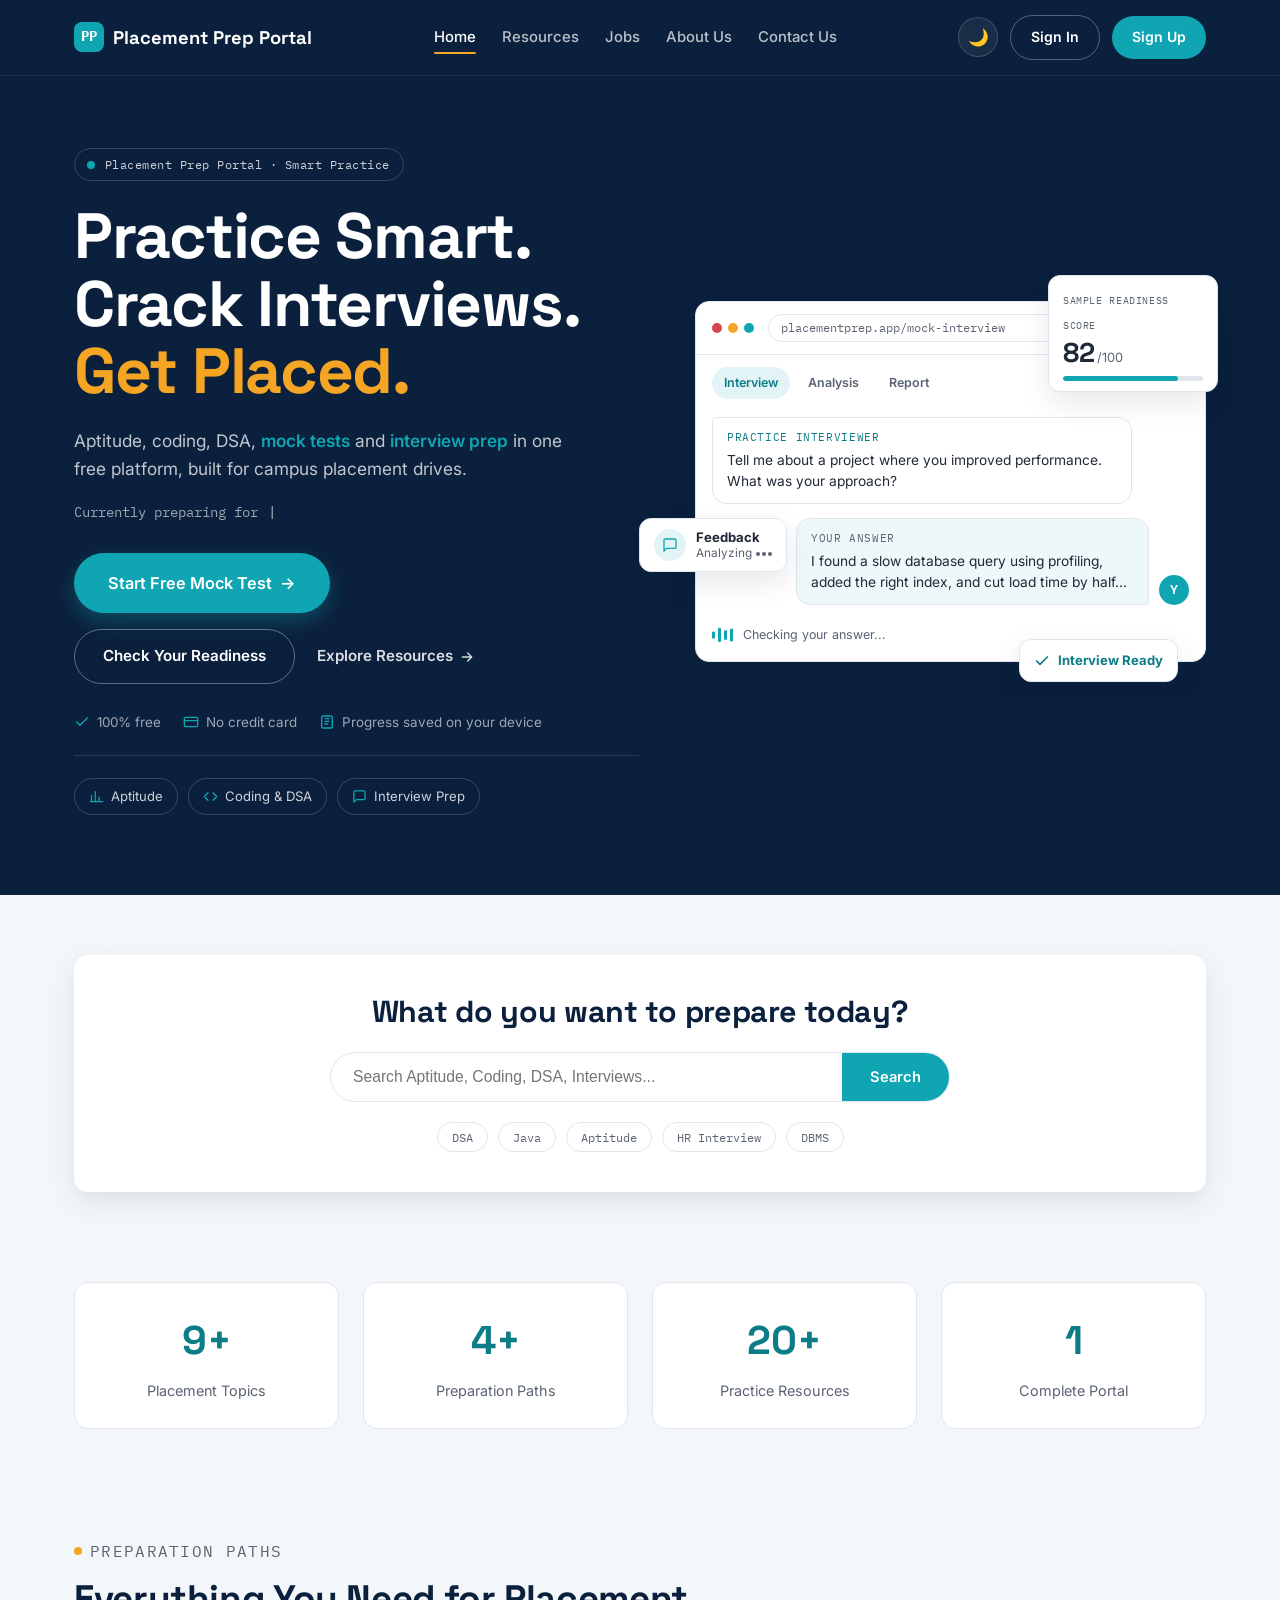
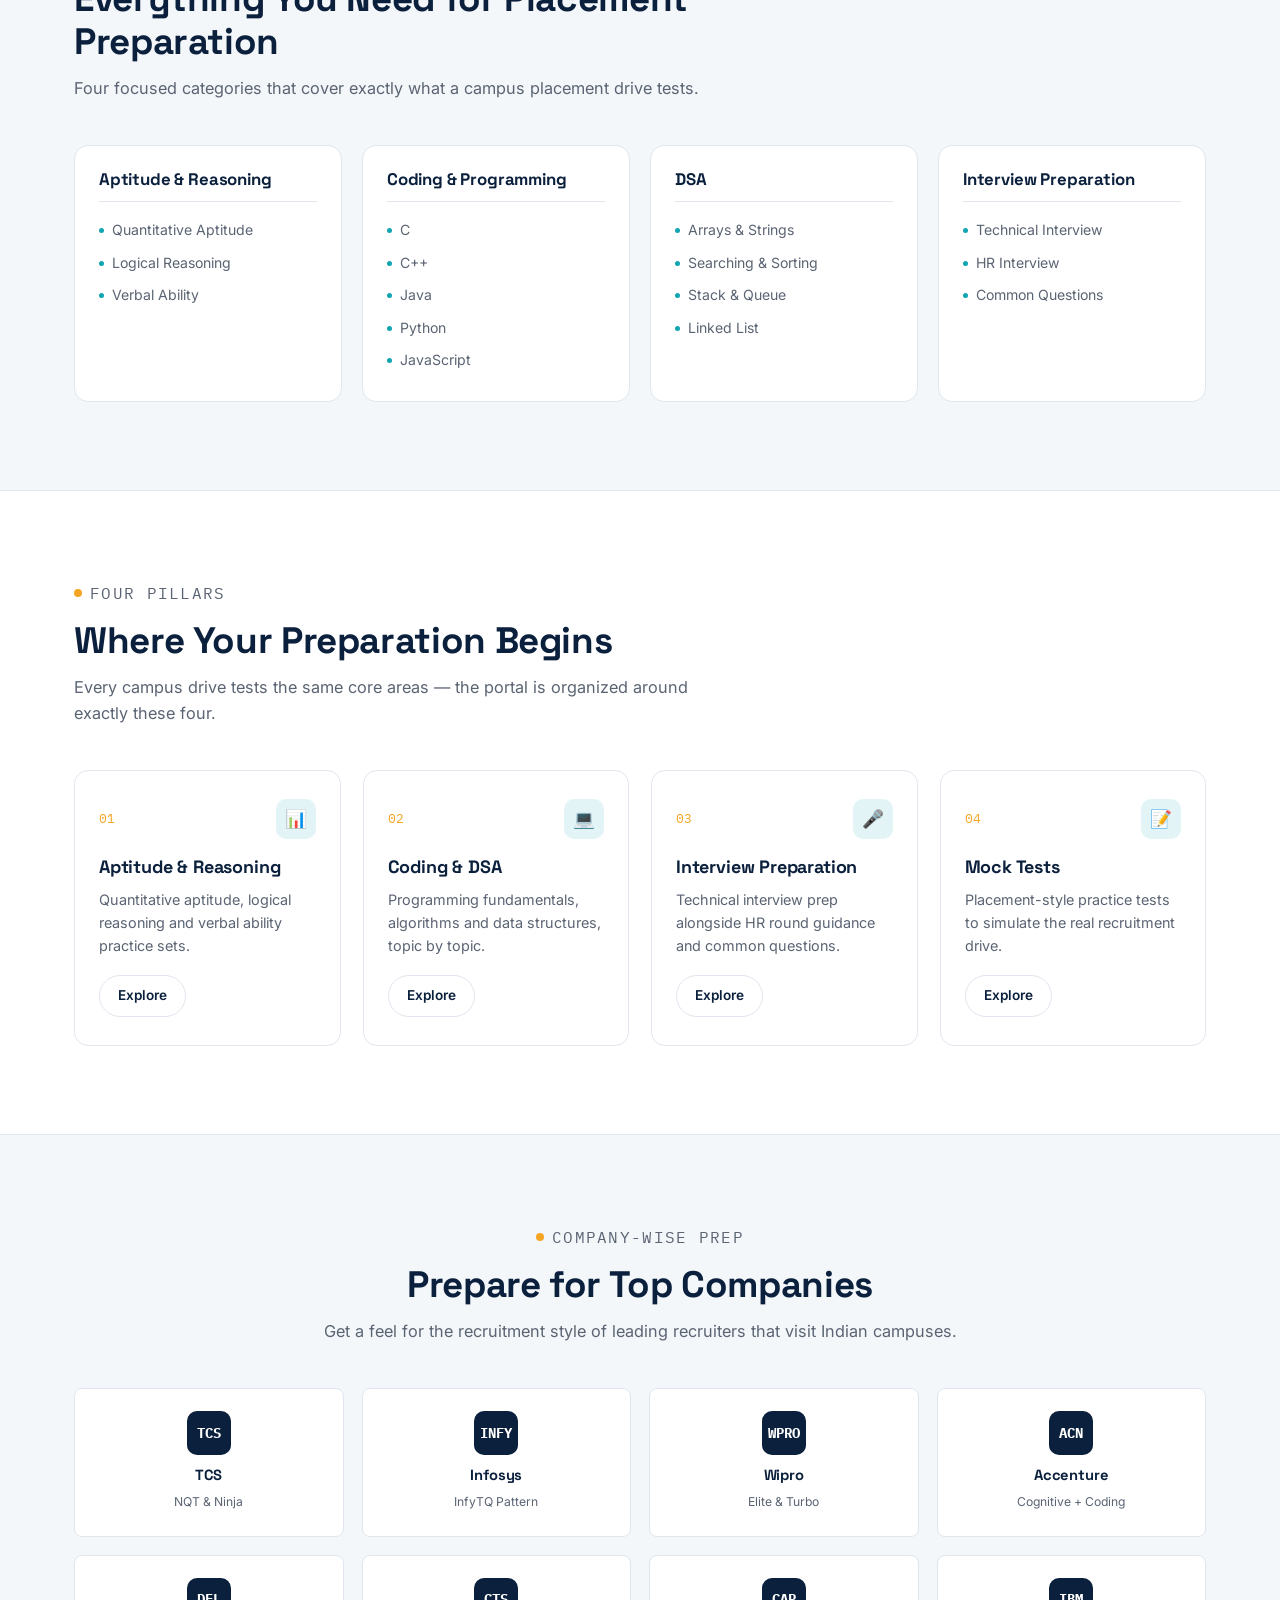
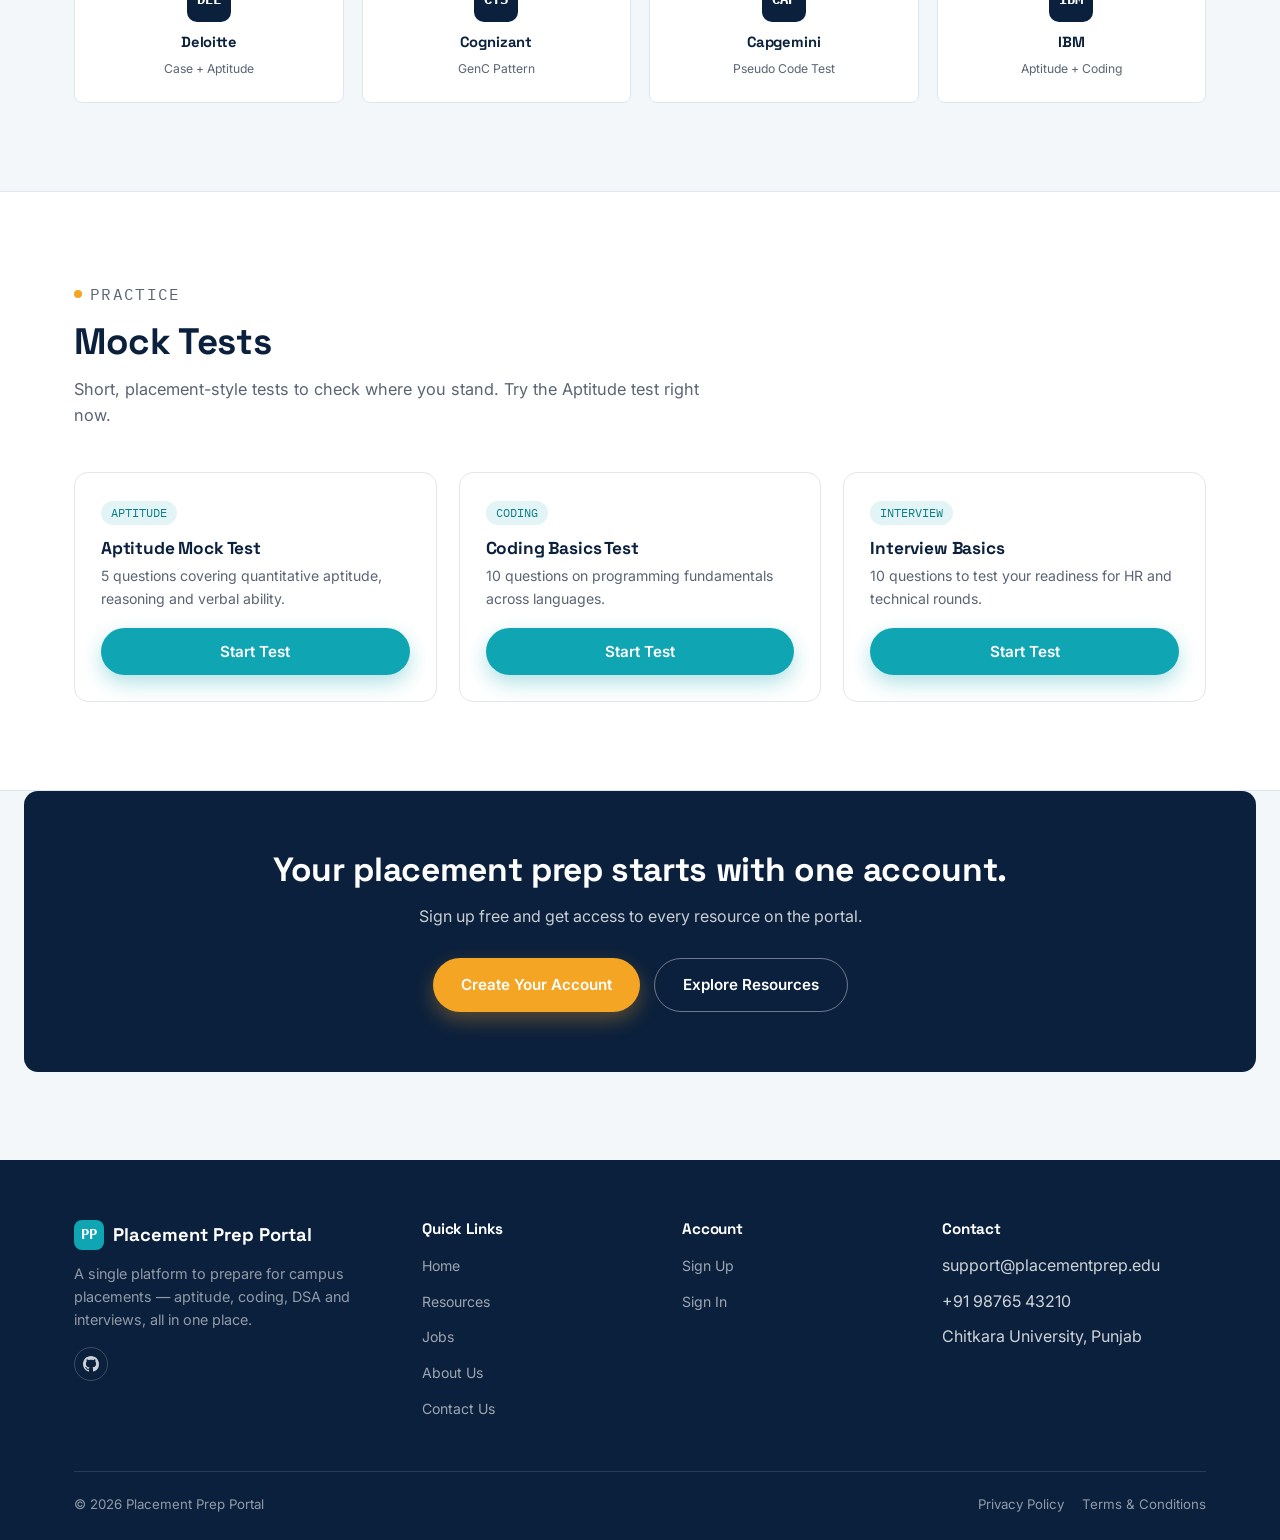
==== commit a5b18107: "Second evaluation: working features, Promises, multi-account, footer pages" ====
--- a/index.html
+++ b/index.html
@@ -156,7 +156,7 @@
           </div>
 
           <div class="float-card float-score">
-            <span class="float-label">Readiness Score</span>
+            <span class="float-label" id="hero-score-label">Sample Readiness Score</span>
             <p class="score-line"><strong id="hero-score" data-target="82">82</strong> <span>/100</span></p>
             <div class="score-track"><div class="score-fill" id="hero-score-fill"></div></div>
           </div>
@@ -324,7 +324,7 @@
     </section>
 
     <!-- ===== COMPANY PREPARATION ===== -->
-    <section class="section">
+    <section class="section" id="companies">
       <div class="container">
         <div class="section-head center">
           <p class="eyebrow">Company-Wise Prep</p>
@@ -375,7 +375,8 @@
           </article>
         </div>
 
-        <p class="company-note" id="company-note"></p>
+        <!-- Filled in by setupCompanyCards() in main.js when a card is clicked -->
+        <div class="company-panel" id="company-note" aria-live="polite"></div>
       </div>
     </section>
 
@@ -405,7 +406,7 @@
             <span class="tag">Interview</span>
             <h3>Interview Basics</h3>
             <p>10 questions to test your readiness for HR and technical rounds.</p>
-            <a href="pages/resources.html" class="btn btn-outline btn-block">Coming Soon</a>
+            <button class="btn btn-primary btn-block" id="start-interview-test">Start Test</button>
           </article>
         </div>
 
@@ -440,9 +441,7 @@
           </a>
           <p>A single platform to prepare for campus placements — aptitude, coding, DSA and interviews, all in one place.</p>
           <div class="social-row">
-            <a href="#" aria-label="LinkedIn">in</a>
-            <a href="#" aria-label="Instagram">ig</a>
-            <a href="#" aria-label="Twitter">tw</a>
+            <a href="https://github.com/Ryan140-cloud/Placement-Prep-Portal" target="_blank" rel="noopener noreferrer" aria-label="GitHub repository"><svg viewBox="0 0 16 16" width="16" height="16" fill="currentColor" aria-hidden="true"><path d="M8 0C3.58 0 0 3.58 0 8c0 3.54 2.29 6.53 5.47 7.59.4.07.55-.17.55-.38 0-.19-.01-.82-.01-1.49-2.01.37-2.53-.49-2.69-.94-.09-.23-.48-.94-.82-1.13-.28-.15-.68-.52-.01-.53.63-.01 1.08.58 1.23.82.72 1.21 1.87.87 2.33.66.07-.52.28-.87.51-1.07-1.78-.2-3.64-.89-3.64-3.95 0-.87.31-1.59.82-2.15-.08-.2-.36-1.02.08-2.12 0 0 .67-.21 2.2.82.64-.18 1.32-.27 2-.27.68 0 1.36.09 2 .27 1.53-1.04 2.2-.82 2.2-.82.44 1.1.16 1.92.08 2.12.51.56.82 1.27.82 2.15 0 3.07-1.87 3.75-3.65 3.95.29.25.54.73.54 1.48 0 1.07-.01 1.93-.01 2.2 0 .21.15.46.55.38A8.013 8.013 0 0016 8c0-4.42-3.58-8-8-8z"/></svg></a>
           </div>
         </div>
 
@@ -451,17 +450,21 @@
           <ul>
             <li><a href="index.html">Home</a></li>
             <li><a href="pages/resources.html">Resources</a></li>
+            <li><a href="pages/jobs.html">Jobs</a></li>
             <li><a href="pages/about.html">About Us</a></li>
             <li><a href="pages/contact.html">Contact Us</a></li>
           </ul>
         </div>
 
+        <!-- guest-only / member-only sit on the <li> so a hidden link
+             doesn't leave an empty gap in the list (main.js hides them) -->
         <div class="footer-col">
           <h4>Account</h4>
           <ul>
-            <li><a href="pages/signup.html">Sign Up</a></li>
-            <li><a href="pages/login.html">Sign In</a></li>
-            <li><a href="#" class="logout-btn">Logout</a></li>
+            <li class="member-only"><a href="pages/dashboard.html">Dashboard</a></li>
+            <li class="guest-only"><a href="pages/signup.html">Sign Up</a></li>
+            <li class="guest-only"><a href="pages/login.html">Sign In</a></li>
+            <li class="member-only"><a href="#" class="logout-btn">Logout</a></li>
           </ul>
         </div>
 
@@ -478,8 +481,8 @@
       <div class="footer-bottom">
         <p>© 2026 Placement Prep Portal</p>
         <div class="legal-links">
-          <a href="#">Privacy Policy</a>
-          <a href="#">Terms &amp; Conditions</a>
+          <a href="pages/privacy.html">Privacy Policy</a>
+          <a href="pages/terms.html">Terms &amp; Conditions</a>
         </div>
       </div>
     </div>
--- a/css/style.css
+++ b/css/style.css
@@ -859,15 +859,44 @@
 .company-card h4 { font-size: 0.92rem; margin-bottom: 4px; }
 .company-card span { font-size: 0.76rem; color: var(--text-muted); }
 
-.company-note {
-  text-align: center;
+.company-card { cursor: pointer; }
+.company-card.active,
+.company-card.active:hover {
+  border-color: var(--teal);
+  box-shadow: 0 0 0 1px var(--teal);
+}
+
+/* Hidden until a company card is clicked (main.js adds .show). */
+.company-panel {
+  display: none;
+  background: var(--card);
+  border: 1px solid var(--border);
+  border-left: 4px solid var(--teal);
+  border-radius: var(--radius-sm);
+  padding: 24px 26px;
+  margin-top: 26px;
+}
+.company-panel.show { display: block; }
+.company-panel h3 { margin-bottom: 4px; }
+.company-panel h4 { font-size: 0.95rem; margin: 18px 0 8px; }
+.company-panel ol,
+.company-panel ul { padding-left: 22px; color: var(--text-muted); }
+.company-panel ol { list-style: decimal; }
+.company-panel ul { list-style: disc; }
+.company-panel li { margin-bottom: 4px; }
+.company-panel-exam { color: var(--teal-dark); font-weight: 600; }
+body.dark-mode .company-panel-exam { color: var(--teal); }
+.company-panel-actions {
+  display: flex;
+  flex-wrap: wrap;
+  gap: 12px;
+  margin-top: 20px;
+}
+.company-panel-note {
+  margin-top: 14px;
+  font-size: 0.8rem;
   color: var(--text-muted);
-  font-size: 0.88rem;
-  margin-top: 26px;
-  min-height: 22px;
-}
-.company-note.show { color: var(--teal-dark); font-weight: 600; }
-body.dark-mode .company-note.show { color: var(--teal); }
+}
 
 /* ---------- 12. MOCK TESTS ---------- */
 .mocktest-grid {
@@ -943,6 +972,8 @@
   font-weight: 700;
 }
 body.dark-mode .quiz-result .score-num { color: var(--teal); }
+.quiz-readiness { font-weight: 600; margin-bottom: 22px; }
+.quiz-result-actions { display: flex; flex-wrap: wrap; gap: 12px; justify-content: center; }
 
 /* ---------- 13. CTA ---------- */
 .cta {
@@ -1023,14 +1054,76 @@
 .resource-card h3 { font-size: 1.05rem; margin-bottom: 8px; }
 .resource-card p { color: var(--text-muted); font-size: 0.87rem; margin-bottom: 16px; }
 
+/* Resources search: × clear button inside the bar + match count.
+   Two-class selectors so they win over the general .hero-search-bar
+   button style and its stacked phone layout. */
+.hero-search-bar.resource-search-bar { flex-direction: row; border-radius: 999px; margin: 0 0 10px; }
+.hero-search-bar .search-clear {
+  background: none;
+  color: var(--text-muted);
+  padding: 0 18px;
+  font-size: 1.4rem;
+  line-height: 1;
+}
+.hero-search-bar .search-clear:hover { background: none; color: var(--text); }
+.hero-search-bar .search-clear[hidden] { display: none; }
+.resource-count { color: var(--text-muted); font-size: 0.85rem; margin: 0 0 32px 4px; }
+
 .no-results { text-align: center; color: var(--text-muted); padding: 40px 0; display: none; }
 .no-results.show { display: block; }
+
+/* --- Resource detail page (resource-detail.html) --- */
+.resource-back {
+  display: inline-block;
+  margin-bottom: 18px;
+  font-weight: 600;
+  font-size: 0.9rem;
+  color: var(--teal-dark);
+}
+body.dark-mode .resource-back { color: var(--teal); }
+
+/* Category buttons reuse .chip and its aria-pressed highlight. */
+.resource-tabs { display: flex; flex-wrap: wrap; gap: 10px; margin-bottom: 28px; }
+.resource-tabs .chip { background: none; cursor: pointer; }
+
+.resource-links {
+  display: grid;
+  grid-template-columns: repeat(auto-fill, minmax(260px, 1fr));
+  gap: 16px;
+}
+.resource-link {
+  display: flex;
+  flex-direction: column;
+  gap: 6px;
+  background: var(--card);
+  border: 1px solid var(--border);
+  border-radius: var(--radius-sm);
+  padding: 18px 20px;
+  transition: border-color 0.2s ease, transform 0.2s ease;
+}
+.resource-link:hover { border-color: var(--teal); transform: translateY(-2px); }
+.resource-link-title { font-weight: 600; color: var(--text); }
+.resource-link-note { font-size: 0.85rem; color: var(--text-muted); }
+.resource-empty { color: var(--text-muted); padding: 20px 0; }
 
 /* ---------- 16. ABOUT PAGE ---------- */
 .about-block { display: grid; grid-template-columns: repeat(2, 1fr); gap: 24px; margin-bottom: 24px; }
 .about-card { background: var(--card); border: 1px solid var(--border); border-radius: var(--radius); padding: 30px; }
 .about-card h3 { margin-bottom: 12px; font-size: 1.15rem; }
 .about-card p { color: var(--text-muted); font-size: 0.94rem; }
+
+/* Privacy Policy and Terms pages: About-style cards in one
+   readable column. */
+.legal-page { max-width: 820px; }
+.legal-updated { margin-top: 10px; font-size: 0.85rem; font-family: var(--font-mono); }
+.legal-card { margin-bottom: 20px; }
+.legal-card p + p,
+.legal-card p + .legal-list,
+.legal-card .legal-list + p { margin-top: 12px; }
+.legal-list { list-style: disc; padding-left: 22px; color: var(--text-muted); font-size: 0.94rem; }
+.legal-list li { margin-bottom: 6px; }
+.legal-card a { color: var(--teal-dark); font-weight: 600; }
+body.dark-mode .legal-card a { color: var(--teal); }
 
 .benefit-list { display: grid; grid-template-columns: repeat(2, 1fr); gap: 16px; margin-top: 20px; }
 .benefit-list li { display: flex; gap: 10px; align-items: flex-start; font-size: 0.94rem; color: var(--text-muted); }
@@ -1151,6 +1244,18 @@
 /* Category progress bars */
 .progress-row { margin-bottom: 18px; }
 .progress-row:last-child { margin-bottom: 0; }
+
+.progress-advice {
+  margin-top: 4px;
+  padding: 12px 14px;
+  border-radius: var(--radius-sm);
+  background: rgba(16, 165, 178, 0.1);
+  color: var(--teal-dark);
+  font-size: 0.88rem;
+  font-weight: 600;
+}
+.progress-advice:empty { display: none; }
+body.dark-mode .progress-advice { color: var(--teal); }
 
 .progress-row-head {
   display: flex;
@@ -1391,13 +1496,13 @@
 .quiz-option.wrong { border-color: var(--danger); background: rgba(214, 69, 80, 0.1); }
 .quiz-option.locked { cursor: default; }
 
-/* ---------- 23. COMPANY NOTE POP-IN ---------- */
-.company-note {
-  transition: opacity 0.25s ease, transform 0.25s ease;
-  opacity: 0;
-  transform: translateY(-4px);
-}
-.company-note.show { opacity: 1; transform: translateY(0); }
+/* ---------- 23. COMPANY PANEL POP-IN ---------- */
+/* Plays when the panel first appears (display: none -> block). */
+.company-panel.show { animation: companyPanelIn 0.25s ease; }
+@keyframes companyPanelIn {
+  from { opacity: 0; transform: translateY(-4px); }
+  to { opacity: 1; transform: translateY(0); }
+}
 
 /* ---------- 24. THEME TOGGLE SPIN ---------- */
 .theme-toggle { transition: transform 0.4s ease; }
--- a/css/forms.css
+++ b/css/forms.css
@@ -164,5 +164,7 @@
 body.dark-mode .auth-alert.success { color: var(--teal); }
 
 .auth-footer-link { text-align: center; margin-top: 20px; font-size: 0.9rem; color: var(--text-muted); }
-.auth-footer-link a { color: var(--teal-dark); font-weight: 600; }
-body.dark-mode .auth-footer-link a { color: var(--teal); }
+.auth-footer-link a,
+.checkbox-row a { color: var(--teal-dark); font-weight: 600; }
+body.dark-mode .auth-footer-link a,
+body.dark-mode .checkbox-row a { color: var(--teal); }
--- a/css/responsive.css
+++ b/css/responsive.css
@@ -102,6 +102,18 @@
      outline-styled) visible for logged-in users. */
   .nav-actions .guest-only.nav-btn-outline { display: none; }
 
+  /* Logged in, the bar holds the theme toggle, Dashboard, Logout
+     and the hamburger, which is too wide for a phone (the
+     hamburger was pushed off-screen). So: show only the "PP"
+     mark (font-size: 0 hides the text visually, screen readers
+     still read it) and use smaller buttons and gaps. */
+  .nav-inner { padding: 15px 12px; }
+  .navbar .logo { font-size: 0; gap: 0; }
+  .nav-actions { gap: 6px; }
+  .nav-actions .nav-btn { padding: 8px 10px; font-size: 0.82rem; }
+  .theme-toggle,
+  .hamburger { width: 36px; height: 36px; }
+
   /* Small enough that each of the three headline lines fits on one row */
   .hero-text h1 { font-size: 2.1rem; }
   .hero-actions .btn { width: 100%; }
